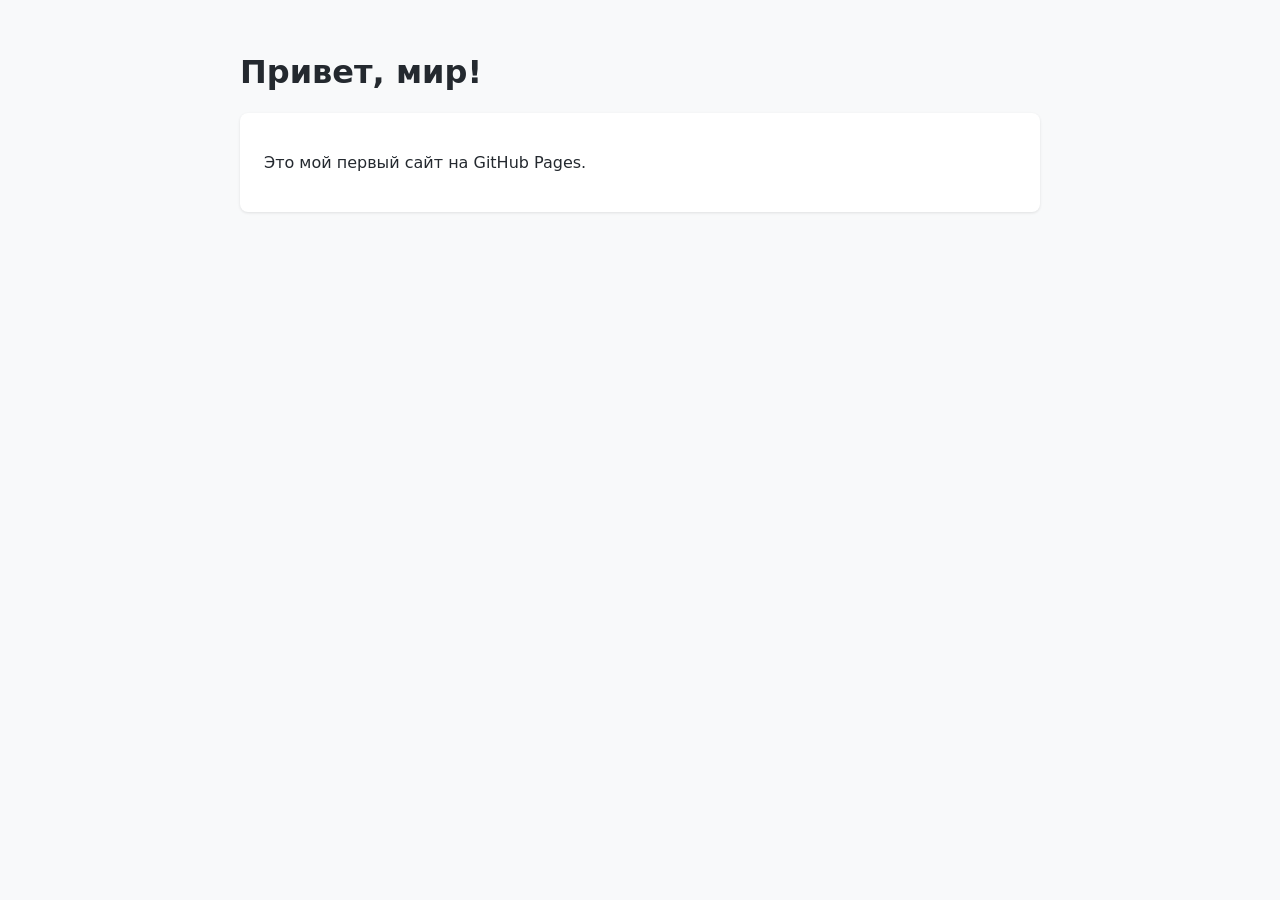
==== index.html @ ec7b02e5 "Create index.html" ====
<!doctype html>
<html lang='ru'>
<head>
  <meta charset='utf-8'>
  <meta name='viewport' content='width=device-width, initial-scale=1'>
  <title>Мой первый сайт</title>
  <style>
    body {
      max-width: 800px;
      margin: 0 auto;
      padding: 2rem;
      font-family: system-ui, sans-serif;
      background: #f8f9fa;
      color: #24292f;
    }
    .card {
      padding: 1.5rem;
      border-radius: 8px;
      background: white;
      box-shadow: 0 1px 3px rgba(0, 0, 0, 0.1);
    }
  </style>
</head>
<body>
  <h1>Привет, мир!</h1>
  <div class='card'>
    <p>Это мой первый сайт на GitHub Pages.</p>
  </div>
</body>
</html>
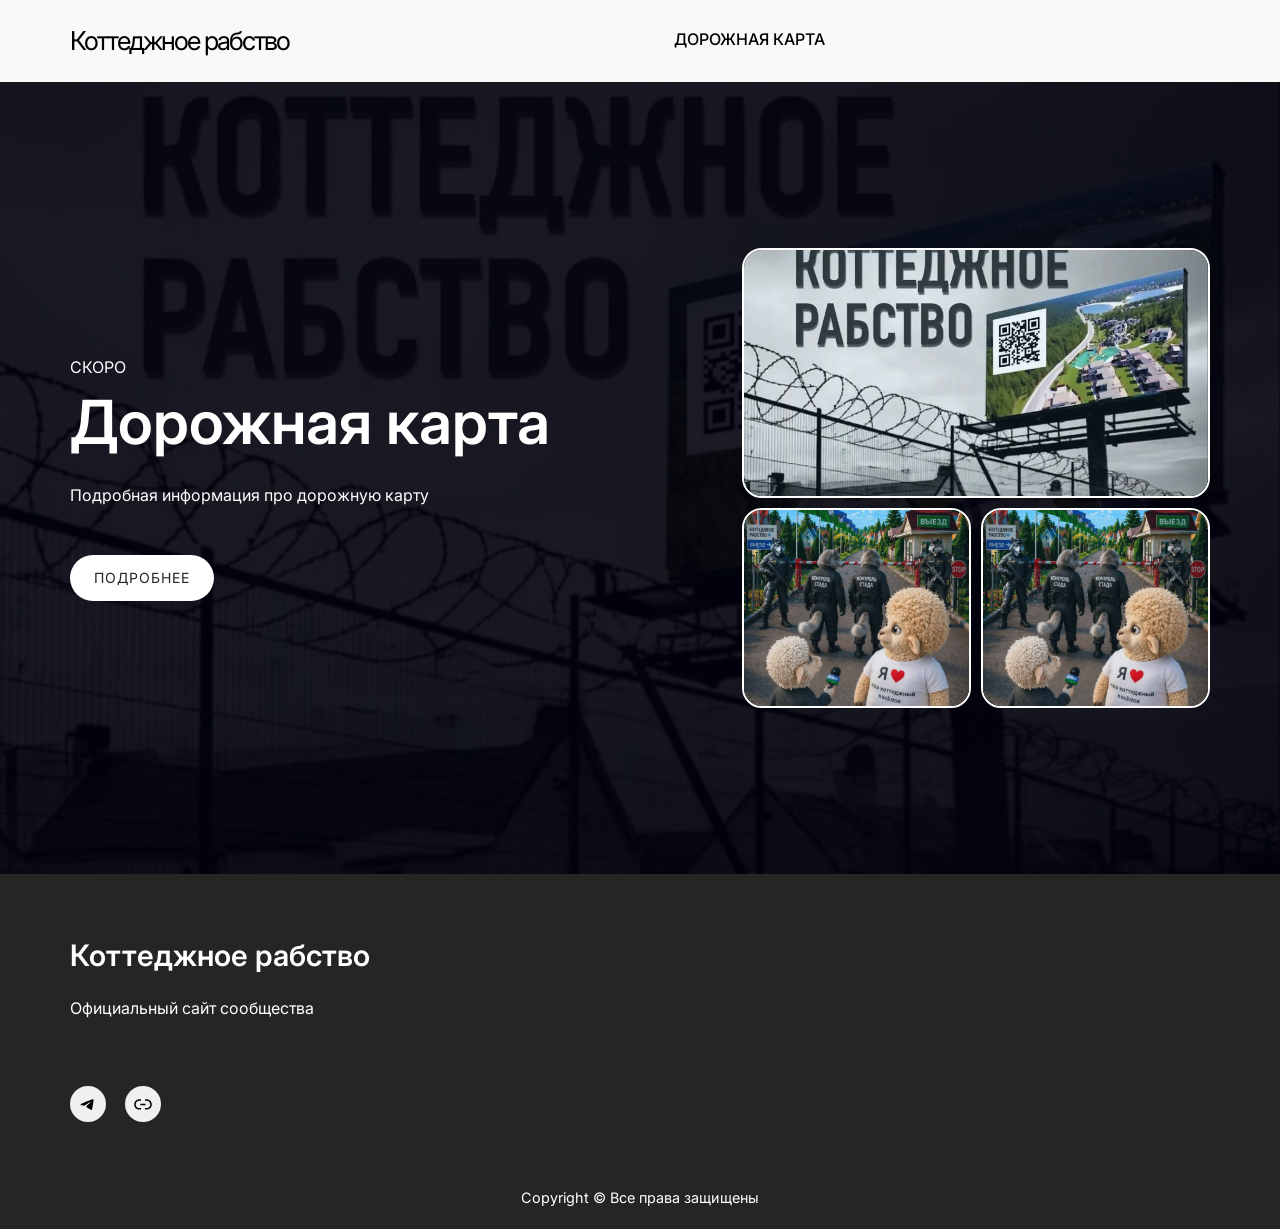
==== commit 784b9b1e: "1 1" ====
--- a/index.html
+++ b/index.html
@@ -1,30 +1,259 @@
-<!doctype html>
-<html lang='ru'>
-<head>
-  <meta charset='utf-8'>
-  <meta name='viewport' content='width=device-width, initial-scale=1'>
-  <title>Мой первый сайт</title>
-  <style>
-    body {
-      max-width: 800px;
-      margin: 0 auto;
-      padding: 2rem;
-      font-family: system-ui, sans-serif;
-      background: #f8f9fa;
-      color: #24292f;
-    }
-    .card {
-      padding: 1.5rem;
-      border-radius: 8px;
-      background: white;
-      box-shadow: 0 1px 3px rgba(0, 0, 0, 0.1);
-    }
-  </style>
+<!DOCTYPE html>
+<html lang="ru-RU">
+<head><meta charset="UTF-8">
+	
+	<meta name="viewport" content="width=device-width, initial-scale=1">
+<meta name="robots" content="max-image-preview:large">
+<title>Коттеджное рабство</title>
+
+
+<style id="wp-img-auto-sizes-contain-inline-css">
+img:is([sizes=auto i],[sizes^="auto," i]){contain-intrinsic-size:3000px 1500px}
+/*# sourceURL=wp-img-auto-sizes-contain-inline-css */
+</style>
+<style id="wp-block-site-title-inline-css">
+.wp-block-site-title{box-sizing:border-box}.wp-block-site-title :where(a){color:inherit;font-family:inherit;font-size:inherit;font-style:inherit;font-weight:inherit;letter-spacing:inherit;line-height:inherit;text-decoration:inherit}
+/*# sourceURL=/wp-includes/blocks/site-title/style.min.css */
+</style>
+<style id="wp-block-page-list-inline-css">
+.wp-block-navigation .wp-block-page-list{align-items:var(--navigation-layout-align,initial);background-color:inherit;display:flex;flex-direction:var(--navigation-layout-direction,initial);flex-wrap:var(--navigation-layout-wrap,wrap);justify-content:var(--navigation-layout-justify,initial)}.wp-block-navigation .wp-block-navigation-item{background-color:inherit}.wp-block-page-list{box-sizing:border-box}
+/*# sourceURL=/wp-includes/blocks/page-list/style.min.css */
+</style>
+<link rel="stylesheet" id="wp-block-navigation-css" href="/wp-includes/blocks/navigation/style.min.css?ver=7.1.3" media="all">
+<style id="wp-block-buttons-inline-css">
+.wp-block-buttons{box-sizing:border-box}.wp-block-buttons.is-vertical{flex-direction:column}.wp-block-buttons.is-vertical>.wp-block-button:last-child{margin-bottom:0}.wp-block-buttons>.wp-block-button{display:inline-block;margin:0}.wp-block-buttons.is-content-justification-left{justify-content:flex-start}.wp-block-buttons.is-content-justification-left.is-vertical{align-items:flex-start}.wp-block-buttons.is-content-justification-center{justify-content:center}.wp-block-buttons.is-content-justification-center.is-vertical{align-items:center}.wp-block-buttons.is-content-justification-right{justify-content:flex-end}.wp-block-buttons.is-content-justification-right.is-vertical{align-items:flex-end}.wp-block-buttons.is-content-justification-space-between{justify-content:space-between}.wp-block-buttons.aligncenter{text-align:center}.wp-block-buttons:not(.is-content-justification-space-between,.is-content-justification-right,.is-content-justification-left,.is-content-justification-center) .wp-block-button.aligncenter{margin-left:auto;margin-right:auto;width:100%}.wp-block-buttons[style*=text-decoration] .wp-block-button,.wp-block-buttons[style*=text-decoration] .wp-block-button__link{text-decoration:inherit}.wp-block-buttons.has-custom-font-size .wp-block-button__link{font-size:inherit}.wp-block-buttons .wp-block-button__link{width:100%}.wp-block-button.aligncenter{text-align:center}
+/*# sourceURL=/wp-includes/blocks/buttons/style.min.css */
+</style>
+<style id="wp-block-group-inline-css">
+.wp-block-group{box-sizing:border-box}:where(.wp-block-group.wp-block-group-is-layout-constrained){position:relative}
+/*# sourceURL=/wp-includes/blocks/group/style.min.css */
+</style>
+<style id="wp-block-paragraph-inline-css">
+.is-small-text{font-size:.875em}.is-regular-text{font-size:1em}.is-large-text{font-size:2.25em}.is-larger-text{font-size:3em}.has-drop-cap:not(:focus):first-letter{float:left;font-size:8.4em;font-style:normal;font-weight:100;line-height:.68;margin:.05em .1em 0 0;text-transform:uppercase}body.rtl .has-drop-cap:not(:focus):first-letter{float:none;margin-left:.1em}p.has-drop-cap.has-background{overflow:hidden}:root :where(p.has-background){padding:1.25em 2.375em}:where(p.has-text-color:not(.has-link-color)) a{color:inherit}p.has-text-align-left[style*="writing-mode:vertical-lr"],p.has-text-align-right[style*="writing-mode:vertical-rl"]{rotate:180deg}
+/*# sourceURL=/wp-includes/blocks/paragraph/style.min.css */
+</style>
+<style id="wp-block-heading-inline-css">
+h1:where(.wp-block-heading).has-background,h2:where(.wp-block-heading).has-background,h3:where(.wp-block-heading).has-background,h4:where(.wp-block-heading).has-background,h5:where(.wp-block-heading).has-background,h6:where(.wp-block-heading).has-background{padding:1.25em 2.375em}h1.has-text-align-left[style*=writing-mode]:where([style*=vertical-lr]),h1.has-text-align-right[style*=writing-mode]:where([style*=vertical-rl]),h2.has-text-align-left[style*=writing-mode]:where([style*=vertical-lr]),h2.has-text-align-right[style*=writing-mode]:where([style*=vertical-rl]),h3.has-text-align-left[style*=writing-mode]:where([style*=vertical-lr]),h3.has-text-align-right[style*=writing-mode]:where([style*=vertical-rl]),h4.has-text-align-left[style*=writing-mode]:where([style*=vertical-lr]),h4.has-text-align-right[style*=writing-mode]:where([style*=vertical-rl]),h5.has-text-align-left[style*=writing-mode]:where([style*=vertical-lr]),h5.has-text-align-right[style*=writing-mode]:where([style*=vertical-rl]),h6.has-text-align-left[style*=writing-mode]:where([style*=vertical-lr]),h6.has-text-align-right[style*=writing-mode]:where([style*=vertical-rl]){rotate:180deg}
+/*# sourceURL=/wp-includes/blocks/heading/style.min.css */
+</style>
+<style id="wp-block-button-inline-css">
+.wp-block-button__link{align-content:center;box-sizing:border-box;cursor:pointer;display:inline-block;height:100%;text-align:center;word-break:break-word}.wp-block-button__link.aligncenter{text-align:center}.wp-block-button__link.alignright{text-align:right}:where(.wp-block-button__link){border-radius:9999px;box-shadow:none;padding:calc(.667em + 2px) calc(1.333em + 2px);text-decoration:none}.wp-block-button[style*=text-decoration] .wp-block-button__link{text-decoration:inherit}.wp-block-buttons>.wp-block-button.has-custom-width{max-width:none}.wp-block-buttons>.wp-block-button.has-custom-width .wp-block-button__link{width:100%}.wp-block-buttons>.wp-block-button.has-custom-font-size .wp-block-button__link{font-size:inherit}.wp-block-buttons>.wp-block-button[class*=wp-block-button__width]{width:calc(var(--wp--block-button--width)*1% - var(--wp--style--block-gap, .5em)*(1 - var(--wp--block-button--width)/100))}.wp-block-buttons>.wp-block-button.wp-block-button__width-25{width:calc(25% - var(--wp--style--block-gap, .5em)*.75)}.wp-block-buttons>.wp-block-button.wp-block-button__width-50{width:calc(50% - var(--wp--style--block-gap, .5em)*.5)}.wp-block-buttons>.wp-block-button.wp-block-button__width-75{width:calc(75% - var(--wp--style--block-gap, .5em)*.25)}.wp-block-buttons>.wp-block-button.wp-block-button__width-100{flex-basis:100%;width:100%}.wp-block-buttons.is-vertical>.wp-block-button[class*=wp-block-button__width]{width:calc(var(--wp--block-button--width)*1%)}.wp-block-buttons.is-vertical>.wp-block-button.wp-block-button__width-25{width:25%}.wp-block-buttons.is-vertical>.wp-block-button.wp-block-button__width-50{width:50%}.wp-block-buttons.is-vertical>.wp-block-button.wp-block-button__width-75{width:75%}.wp-block-button.is-style-squared,.wp-block-button__link.wp-block-button.is-style-squared{border-radius:0}.wp-block-button.no-border-radius,.wp-block-button__link.no-border-radius{border-radius:0!important}:root :where(.wp-block-button .wp-block-button__link.is-style-outline),:root :where(.wp-block-button.is-style-outline>.wp-block-button__link){border:2px solid;padding:.667em 1.333em}:root :where(.wp-block-button .wp-block-button__link.is-style-outline:not(.has-text-color)),:root :where(.wp-block-button.is-style-outline>.wp-block-button__link:not(.has-text-color)){color:currentColor}:root :where(.wp-block-button .wp-block-button__link.is-style-outline:not(.has-background)),:root :where(.wp-block-button.is-style-outline>.wp-block-button__link:not(.has-background)){background-color:transparent;background-image:none}
+/*# sourceURL=/wp-includes/blocks/button/style.min.css */
+</style>
+<link rel="stylesheet" id="wp-block-cover-css" href="/wp-includes/blocks/cover/style.min.css?ver=7.1.3" media="all">
+<style id="wp-block-columns-inline-css">
+.wp-block-columns{box-sizing:border-box;display:flex;flex-wrap:wrap!important}@media (min-width:782px){.wp-block-columns{flex-wrap:nowrap!important}}.wp-block-columns{align-items:normal!important}.wp-block-columns.are-vertically-aligned-top{align-items:flex-start}.wp-block-columns.are-vertically-aligned-center{align-items:center}.wp-block-columns.are-vertically-aligned-bottom{align-items:flex-end}@media (max-width:781px){.wp-block-columns:not(.is-not-stacked-on-mobile)>.wp-block-column{flex-basis:100%!important}}@media (min-width:782px){.wp-block-columns:not(.is-not-stacked-on-mobile)>.wp-block-column{flex-basis:0;flex-grow:1}.wp-block-columns:not(.is-not-stacked-on-mobile)>.wp-block-column[style*=flex-basis]{flex-grow:0}}.wp-block-columns.is-not-stacked-on-mobile{flex-wrap:nowrap!important}.wp-block-columns.is-not-stacked-on-mobile>.wp-block-column{flex-basis:0;flex-grow:1}.wp-block-columns.is-not-stacked-on-mobile>.wp-block-column[style*=flex-basis]{flex-grow:0}:where(.wp-block-columns){margin-bottom:1.75em}:where(.wp-block-columns.has-background){padding:1.25em 2.375em}.wp-block-column{flex-grow:1;min-width:0;overflow-wrap:break-word;word-break:break-word}.wp-block-column.is-vertically-aligned-top{align-self:flex-start}.wp-block-column.is-vertically-aligned-center{align-self:center}.wp-block-column.is-vertically-aligned-bottom{align-self:flex-end}.wp-block-column.is-vertically-aligned-stretch{align-self:stretch}.wp-block-column.is-vertically-aligned-bottom,.wp-block-column.is-vertically-aligned-center,.wp-block-column.is-vertically-aligned-top{width:100%}
+/*# sourceURL=/wp-includes/blocks/columns/style.min.css */
+</style>
+<style id="wp-block-social-links-inline-css">
+.wp-block-social-links{background:none;box-sizing:border-box;margin-left:0;padding-left:0;padding-right:0;text-indent:0}.wp-block-social-links .wp-social-link a,.wp-block-social-links .wp-social-link a:hover{border-bottom:0;box-shadow:none;text-decoration:none}.wp-block-social-links .wp-social-link svg{height:1em;width:1em}.wp-block-social-links .wp-social-link span:not(.screen-reader-text){font-size:.65em;margin-left:.5em;margin-right:.5em}.wp-block-social-links.has-small-icon-size{font-size:16px}.wp-block-social-links,.wp-block-social-links.has-normal-icon-size{font-size:24px}.wp-block-social-links.has-large-icon-size{font-size:36px}.wp-block-social-links.has-huge-icon-size{font-size:48px}.wp-block-social-links.aligncenter{display:flex;justify-content:center}.wp-block-social-links.alignright{justify-content:flex-end}.wp-block-social-link{border-radius:9999px;display:block}@media not (prefers-reduced-motion){.wp-block-social-link{transition:transform .1s ease}}.wp-block-social-link{height:auto}.wp-block-social-link a{align-items:center;display:flex;line-height:0}.wp-block-social-link:hover{transform:scale(1.1)}.wp-block-social-links .wp-block-social-link.wp-social-link{display:inline-block;margin:0;padding:0}.wp-block-social-links .wp-block-social-link.wp-social-link .wp-block-social-link-anchor,.wp-block-social-links .wp-block-social-link.wp-social-link .wp-block-social-link-anchor svg,.wp-block-social-links .wp-block-social-link.wp-social-link .wp-block-social-link-anchor:active,.wp-block-social-links .wp-block-social-link.wp-social-link .wp-block-social-link-anchor:hover,.wp-block-social-links .wp-block-social-link.wp-social-link .wp-block-social-link-anchor:visited{fill:currentColor;color:currentColor}:where(.wp-block-social-links:not(.is-style-logos-only)) .wp-social-link{background-color:#f0f0f0;color:#444}:where(.wp-block-social-links:not(.is-style-logos-only)) .wp-social-link-amazon{background-color:#f90;color:#fff}:where(.wp-block-social-links:not(.is-style-logos-only)) .wp-social-link-bandcamp{background-color:#1ea0c3;color:#fff}:where(.wp-block-social-links:not(.is-style-logos-only)) .wp-social-link-behance{background-color:#0757fe;color:#fff}:where(.wp-block-social-links:not(.is-style-logos-only)) .wp-social-link-bluesky{background-color:#0a7aff;color:#fff}:where(.wp-block-social-links:not(.is-style-logos-only)) .wp-social-link-codepen{background-color:#1e1f26;color:#fff}:where(.wp-block-social-links:not(.is-style-logos-only)) .wp-social-link-deviantart{background-color:#02e49b;color:#fff}:where(.wp-block-social-links:not(.is-style-logos-only)) .wp-social-link-discord{background-color:#5865f2;color:#fff}:where(.wp-block-social-links:not(.is-style-logos-only)) .wp-social-link-dribbble{background-color:#e94c89;color:#fff}:where(.wp-block-social-links:not(.is-style-logos-only)) .wp-social-link-dropbox{background-color:#4280ff;color:#fff}:where(.wp-block-social-links:not(.is-style-logos-only)) .wp-social-link-etsy{background-color:#f45800;color:#fff}:where(.wp-block-social-links:not(.is-style-logos-only)) .wp-social-link-facebook{background-color:#0866ff;color:#fff}:where(.wp-block-social-links:not(.is-style-logos-only)) .wp-social-link-fivehundredpx{background-color:#000;color:#fff}:where(.wp-block-social-links:not(.is-style-logos-only)) .wp-social-link-flickr{background-color:#0461dd;color:#fff}:where(.wp-block-social-links:not(.is-style-logos-only)) .wp-social-link-foursquare{background-color:#e65678;color:#fff}:where(.wp-block-social-links:not(.is-style-logos-only)) .wp-social-link-github{background-color:#24292d;color:#fff}:where(.wp-block-social-links:not(.is-style-logos-only)) .wp-social-link-goodreads{background-color:#eceadd;color:#382110}:where(.wp-block-social-links:not(.is-style-logos-only)) .wp-social-link-google{background-color:#ea4434;color:#fff}:where(.wp-block-social-links:not(.is-style-logos-only)) .wp-social-link-gravatar{background-color:#1d4fc4;color:#fff}:where(.wp-block-social-links:not(.is-style-logos-only)) .wp-social-link-instagram{background-color:#f00075;color:#fff}:where(.wp-block-social-links:not(.is-style-logos-only)) .wp-social-link-lastfm{background-color:#e21b24;color:#fff}:where(.wp-block-social-links:not(.is-style-logos-only)) .wp-social-link-linkedin{background-color:#0d66c2;color:#fff}:where(.wp-block-social-links:not(.is-style-logos-only)) .wp-social-link-mastodon{background-color:#3288d4;color:#fff}:where(.wp-block-social-links:not(.is-style-logos-only)) .wp-social-link-medium{background-color:#000;color:#fff}:where(.wp-block-social-links:not(.is-style-logos-only)) .wp-social-link-meetup{background-color:#f6405f;color:#fff}:where(.wp-block-social-links:not(.is-style-logos-only)) .wp-social-link-patreon{background-color:#000;color:#fff}:where(.wp-block-social-links:not(.is-style-logos-only)) .wp-social-link-pinterest{background-color:#e60122;color:#fff}:where(.wp-block-social-links:not(.is-style-logos-only)) .wp-social-link-pocket{background-color:#ef4155;color:#fff}:where(.wp-block-social-links:not(.is-style-logos-only)) .wp-social-link-reddit{background-color:#ff4500;color:#fff}:where(.wp-block-social-links:not(.is-style-logos-only)) .wp-social-link-skype{background-color:#0478d7;color:#fff}:where(.wp-block-social-links:not(.is-style-logos-only)) .wp-social-link-snapchat{stroke:#000;background-color:#fefc00;color:#fff}:where(.wp-block-social-links:not(.is-style-logos-only)) .wp-social-link-soundcloud{background-color:#ff5600;color:#fff}:where(.wp-block-social-links:not(.is-style-logos-only)) .wp-social-link-spotify{background-color:#1bd760;color:#fff}:where(.wp-block-social-links:not(.is-style-logos-only)) .wp-social-link-telegram{background-color:#2aabee;color:#fff}:where(.wp-block-social-links:not(.is-style-logos-only)) .wp-social-link-threads{background-color:#000;color:#fff}:where(.wp-block-social-links:not(.is-style-logos-only)) .wp-social-link-tiktok{background-color:#000;color:#fff}:where(.wp-block-social-links:not(.is-style-logos-only)) .wp-social-link-tumblr{background-color:#011835;color:#fff}:where(.wp-block-social-links:not(.is-style-logos-only)) .wp-social-link-twitch{background-color:#6440a4;color:#fff}:where(.wp-block-social-links:not(.is-style-logos-only)) .wp-social-link-twitter{background-color:#1da1f2;color:#fff}:where(.wp-block-social-links:not(.is-style-logos-only)) .wp-social-link-vimeo{background-color:#1eb7ea;color:#fff}:where(.wp-block-social-links:not(.is-style-logos-only)) .wp-social-link-vk{background-color:#4680c2;color:#fff}:where(.wp-block-social-links:not(.is-style-logos-only)) .wp-social-link-wordpress{background-color:#3499cd;color:#fff}:where(.wp-block-social-links:not(.is-style-logos-only)) .wp-social-link-whatsapp{background-color:#25d366;color:#fff}:where(.wp-block-social-links:not(.is-style-logos-only)) .wp-social-link-x{background-color:#000;color:#fff}:where(.wp-block-social-links:not(.is-style-logos-only)) .wp-social-link-yelp{background-color:#d32422;color:#fff}:where(.wp-block-social-links:not(.is-style-logos-only)) .wp-social-link-youtube{background-color:red;color:#fff}:where(.wp-block-social-links.is-style-logos-only) .wp-social-link{background:none}:where(.wp-block-social-links.is-style-logos-only) .wp-social-link svg{height:1.25em;width:1.25em}:where(.wp-block-social-links.is-style-logos-only) .wp-social-link-amazon{color:#f90}:where(.wp-block-social-links.is-style-logos-only) .wp-social-link-bandcamp{color:#1ea0c3}:where(.wp-block-social-links.is-style-logos-only) .wp-social-link-behance{color:#0757fe}:where(.wp-block-social-links.is-style-logos-only) .wp-social-link-bluesky{color:#0a7aff}:where(.wp-block-social-links.is-style-logos-only) .wp-social-link-codepen{color:#1e1f26}:where(.wp-block-social-links.is-style-logos-only) .wp-social-link-deviantart{color:#02e49b}:where(.wp-block-social-links.is-style-logos-only) .wp-social-link-discord{color:#5865f2}:where(.wp-block-social-links.is-style-logos-only) .wp-social-link-dribbble{color:#e94c89}:where(.wp-block-social-links.is-style-logos-only) .wp-social-link-dropbox{color:#4280ff}:where(.wp-block-social-links.is-style-logos-only) .wp-social-link-etsy{color:#f45800}:where(.wp-block-social-links.is-style-logos-only) .wp-social-link-facebook{color:#0866ff}:where(.wp-block-social-links.is-style-logos-only) .wp-social-link-fivehundredpx{color:#000}:where(.wp-block-social-links.is-style-logos-only) .wp-social-link-flickr{color:#0461dd}:where(.wp-block-social-links.is-style-logos-only) .wp-social-link-foursquare{color:#e65678}:where(.wp-block-social-links.is-style-logos-only) .wp-social-link-github{color:#24292d}:where(.wp-block-social-links.is-style-logos-only) .wp-social-link-goodreads{color:#382110}:where(.wp-block-social-links.is-style-logos-only) .wp-social-link-google{color:#ea4434}:where(.wp-block-social-links.is-style-logos-only) .wp-social-link-gravatar{color:#1d4fc4}:where(.wp-block-social-links.is-style-logos-only) .wp-social-link-instagram{color:#f00075}:where(.wp-block-social-links.is-style-logos-only) .wp-social-link-lastfm{color:#e21b24}:where(.wp-block-social-links.is-style-logos-only) .wp-social-link-linkedin{color:#0d66c2}:where(.wp-block-social-links.is-style-logos-only) .wp-social-link-mastodon{color:#3288d4}:where(.wp-block-social-links.is-style-logos-only) .wp-social-link-medium{color:#000}:where(.wp-block-social-links.is-style-logos-only) .wp-social-link-meetup{color:#f6405f}:where(.wp-block-social-links.is-style-logos-only) .wp-social-link-patreon{color:#000}:where(.wp-block-social-links.is-style-logos-only) .wp-social-link-pinterest{color:#e60122}:where(.wp-block-social-links.is-style-logos-only) .wp-social-link-pocket{color:#ef4155}:where(.wp-block-social-links.is-style-logos-only) .wp-social-link-reddit{color:#ff4500}:where(.wp-block-social-links.is-style-logos-only) .wp-social-link-skype{color:#0478d7}:where(.wp-block-social-links.is-style-logos-only) .wp-social-link-snapchat{stroke:#000;color:#fff}:where(.wp-block-social-links.is-style-logos-only) .wp-social-link-soundcloud{color:#ff5600}:where(.wp-block-social-links.is-style-logos-only) .wp-social-link-spotify{color:#1bd760}:where(.wp-block-social-links.is-style-logos-only) .wp-social-link-telegram{color:#2aabee}:where(.wp-block-social-links.is-style-logos-only) .wp-social-link-threads{color:#000}:where(.wp-block-social-links.is-style-logos-only) .wp-social-link-tiktok{color:#000}:where(.wp-block-social-links.is-style-logos-only) .wp-social-link-tumblr{color:#011835}:where(.wp-block-social-links.is-style-logos-only) .wp-social-link-twitch{color:#6440a4}:where(.wp-block-social-links.is-style-logos-only) .wp-social-link-twitter{color:#1da1f2}:where(.wp-block-social-links.is-style-logos-only) .wp-social-link-vimeo{color:#1eb7ea}:where(.wp-block-social-links.is-style-logos-only) .wp-social-link-vk{color:#4680c2}:where(.wp-block-social-links.is-style-logos-only) .wp-social-link-whatsapp{color:#25d366}:where(.wp-block-social-links.is-style-logos-only) .wp-social-link-wordpress{color:#3499cd}:where(.wp-block-social-links.is-style-logos-only) .wp-social-link-x{color:#000}:where(.wp-block-social-links.is-style-logos-only) .wp-social-link-yelp{color:#d32422}:where(.wp-block-social-links.is-style-logos-only) .wp-social-link-youtube{color:red}.wp-block-social-links.is-style-pill-shape .wp-social-link{width:auto}:root :where(.wp-block-social-links .wp-social-link a){padding:.25em}:root :where(.wp-block-social-links.is-style-logos-only .wp-social-link a){padding:0}:root :where(.wp-block-social-links.is-style-pill-shape .wp-social-link a){padding-left:.6666666667em;padding-right:.6666666667em}.wp-block-social-links:not(.has-icon-color):not(.has-icon-background-color) .wp-social-link-snapchat .wp-block-social-link-label{color:#000}
+/*# sourceURL=/wp-includes/blocks/social-links/style.min.css */
+</style>
+<style id="wp-emoji-styles-inline-css">
+
+	img.wp-smiley, img.emoji {
+		display: inline !important;
+		border: none !important;
+		box-shadow: none !important;
+		height: 1em !important;
+		width: 1em !important;
+		margin: 0 0.07em !important;
+		vertical-align: -0.1em !important;
+		background: none !important;
+		padding: 0 !important;
+	}
+/*# sourceURL=wp-emoji-styles-inline-css */
+</style>
+<style id="wp-block-library-inline-css">
+:root{--wp-block-synced-color:#7a00df;--wp-block-synced-color--rgb:122,0,223;--wp-bound-block-color:var(--wp-block-synced-color);--wp-editor-canvas-background:#ddd;--wp-admin-theme-color:#007cba;--wp-admin-theme-color--rgb:0,124,186;--wp-admin-theme-color-darker-10:#006ba1;--wp-admin-theme-color-darker-10--rgb:0,107,160.5;--wp-admin-theme-color-darker-20:#005a87;--wp-admin-theme-color-darker-20--rgb:0,90,135;--wp-admin-border-width-focus:2px}@media (min-resolution:192dpi){:root{--wp-admin-border-width-focus:1.5px}}.wp-element-button{cursor:pointer}:root .has-very-light-gray-background-color{background-color:#eee}:root .has-very-dark-gray-background-color{background-color:#313131}:root .has-very-light-gray-color{color:#eee}:root .has-very-dark-gray-color{color:#313131}:root .has-vivid-green-cyan-to-vivid-cyan-blue-gradient-background{background:linear-gradient(135deg,#00d084,#0693e3)}:root .has-purple-crush-gradient-background{background:linear-gradient(135deg,#34e2e4,#4721fb 50%,#ab1dfe)}:root .has-hazy-dawn-gradient-background{background:linear-gradient(135deg,#faaca8,#dad0ec)}:root .has-subdued-olive-gradient-background{background:linear-gradient(135deg,#fafae1,#67a671)}:root .has-atomic-cream-gradient-background{background:linear-gradient(135deg,#fdd79a,#004a59)}:root .has-nightshade-gradient-background{background:linear-gradient(135deg,#330968,#31cdcf)}:root .has-midnight-gradient-background{background:linear-gradient(135deg,#020381,#2874fc)}:root{--wp--preset--font-size--normal:16px;--wp--preset--font-size--huge:42px}.has-regular-font-size{font-size:1em}.has-larger-font-size{font-size:2.625em}.has-normal-font-size{font-size:var(--wp--preset--font-size--normal)}.has-huge-font-size{font-size:var(--wp--preset--font-size--huge)}:root .has-text-align-center{text-align:center}:root .has-text-align-left{text-align:left}:root .has-text-align-right{text-align:right}.has-fit-text{white-space:nowrap!important}#end-resizable-editor-section{display:none}.aligncenter{clear:both}.items-justified-left{justify-content:flex-start}.items-justified-center{justify-content:center}.items-justified-right{justify-content:flex-end}.items-justified-space-between{justify-content:space-between}.screen-reader-text{word-wrap:normal!important;border:0;clip-path:inset(50%);height:1px;margin:-1px;overflow:hidden;padding:0;position:absolute;width:1px;word-break:normal!important}.screen-reader-text:focus{background-color:#ddd;clip-path:none;color:#444;display:block;font-size:1em;height:auto;left:5px;line-height:normal;padding:15px 23px 14px;text-decoration:none;top:5px;width:auto;z-index:100000}html :where(.has-border-color){border-style:solid}html :where([style^=border-color],[style*=";border-color"],[style*="; border-color"]){border-style:solid}html :where([style^=border-top-color],[style*=";border-top-color"],[style*="; border-top-color"]){border-top-style:solid}html :where([style^=border-right-color],[style*=";border-right-color"],[style*="; border-right-color"]){border-right-style:solid}html :where([style^=border-bottom-color],[style*=";border-bottom-color"],[style*="; border-bottom-color"]){border-bottom-style:solid}html :where([style^=border-left-color],[style*=";border-left-color"],[style*="; border-left-color"]){border-left-style:solid}html :where([style^=border-width],[style*=";border-width"],[style*="; border-width"]){border-style:solid}html :where([style^=border-top-width],[style*=";border-top-width"],[style*="; border-top-width"]){border-top-style:solid}html :where([style^=border-right-width],[style*=";border-right-width"],[style*="; border-right-width"]){border-right-style:solid}html :where([style^=border-bottom-width],[style*=";border-bottom-width"],[style*="; border-bottom-width"]){border-bottom-style:solid}html :where([style^=border-left-width],[style*=";border-left-width"],[style*="; border-left-width"]){border-left-style:solid}html :where(img[class*=wp-image-]){height:auto;max-width:100%}:where(figure){margin:0 0 1em}html :where(.is-position-sticky){--wp-admin--admin-bar--position-offset:var(--wp-admin--admin-bar--height,0px)}@media screen and (max-width:600px){html :where(.is-position-sticky){--wp-admin--admin-bar--position-offset:0px}}
+/*# sourceURL=/wp-includes/css/dist/block-library/common.min.css */
+</style>
+<link rel="stylesheet" id="grove-app-business-style-css" href="/wp-content/themes/grove-app-business/style.css?ver=1.1" media="all">
+<link rel="stylesheet" id="grove-app-style-css" href="/wp-content/themes/grove-app/style.css?ver=1.1" media="all">
+<link rel="stylesheet" id="fontawesome-css" href="/wp-content/themes/grove-app/assets/font-awesome/css/all.css?ver=5.15.3" media="all">
+<link rel="stylesheet" id="animatecss-css" href="/wp-content/themes/grove-app/assets/css/animate.css?ver=7.1.3" media="all">
+<style id="global-styles-inline-css">
+:root{--wp--preset--aspect-ratio--square: 1;--wp--preset--aspect-ratio--4-3: 4/3;--wp--preset--aspect-ratio--3-4: 3/4;--wp--preset--aspect-ratio--3-2: 3/2;--wp--preset--aspect-ratio--2-3: 2/3;--wp--preset--aspect-ratio--16-9: 16/9;--wp--preset--aspect-ratio--9-16: 9/16;--wp--preset--color--black: #000;--wp--preset--color--cyan-bluish-gray: #abb8c3;--wp--preset--color--white: #fff;--wp--preset--color--pale-pink: #f78da7;--wp--preset--color--vivid-red: #cf2e2e;--wp--preset--color--luminous-vivid-orange: #ff6900;--wp--preset--color--luminous-vivid-amber: #fcb900;--wp--preset--color--light-green-cyan: #7bdcb5;--wp--preset--color--vivid-green-cyan: #00d084;--wp--preset--color--pale-cyan-blue: #8ed1fc;--wp--preset--color--vivid-cyan-blue: #0693e3;--wp--preset--color--vivid-purple: #9b51e0;--wp--preset--color--primary: #272524;--wp--preset--color--secondary: #459FDA;--wp--preset--color--tertiary: #091632;--wp--preset--color--secondary-bg: #F6F6F7;--wp--preset--color--base: #0C0C0C;--wp--preset--color--contrast: #F4F4F4;--wp--preset--color--button-hover-color: #353535;--wp--preset--gradient--vivid-cyan-blue-to-vivid-purple: linear-gradient(135deg,rgb(6,147,227) 0%,rgb(155,81,224) 100%);--wp--preset--gradient--light-green-cyan-to-vivid-green-cyan: linear-gradient(135deg,rgb(122,220,180) 0%,rgb(0,208,130) 100%);--wp--preset--gradient--luminous-vivid-amber-to-luminous-vivid-orange: linear-gradient(135deg,rgb(252,185,0) 0%,rgb(255,105,0) 100%);--wp--preset--gradient--luminous-vivid-orange-to-vivid-red: linear-gradient(135deg,rgb(255,105,0) 0%,rgb(207,46,46) 100%);--wp--preset--gradient--very-light-gray-to-cyan-bluish-gray: linear-gradient(135deg,rgb(238,238,238) 0%,rgb(169,184,195) 100%);--wp--preset--gradient--cool-to-warm-spectrum: linear-gradient(135deg,rgb(74,234,220) 0%,rgb(151,120,209) 20%,rgb(207,42,186) 40%,rgb(238,44,130) 60%,rgb(251,105,98) 80%,rgb(254,248,76) 100%);--wp--preset--gradient--blush-light-purple: linear-gradient(135deg,rgb(255,206,236) 0%,rgb(152,150,240) 100%);--wp--preset--gradient--blush-bordeaux: linear-gradient(135deg,rgb(254,205,165) 0%,rgb(254,45,45) 50%,rgb(107,0,62) 100%);--wp--preset--gradient--luminous-dusk: linear-gradient(135deg,rgb(255,203,112) 0%,rgb(199,81,192) 50%,rgb(65,88,208) 100%);--wp--preset--gradient--pale-ocean: linear-gradient(135deg,rgb(255,245,203) 0%,rgb(182,227,212) 50%,rgb(51,167,181) 100%);--wp--preset--gradient--electric-grass: linear-gradient(135deg,rgb(202,248,128) 0%,rgb(113,206,126) 100%);--wp--preset--gradient--midnight: linear-gradient(135deg,rgb(2,3,129) 0%,rgb(40,116,252) 100%);--wp--preset--gradient--gradient-1: linear-gradient(to bottom, #cfcabe 0%, #F9F9F9 100%);--wp--preset--font-size--small: clamp(0.6rem, 0.6rem + ((1vw - 0.2rem) * 0.585), 0.9rem);--wp--preset--font-size--medium: 1.05rem;--wp--preset--font-size--large: clamp(1.39rem, 1.39rem + ((1vw - 0.2rem) * 0.898), 1.85rem);--wp--preset--font-size--x-large: clamp(1.563rem, 1.563rem + ((1vw - 0.2rem) * 2.072), 2.625rem);--wp--preset--font-size--sml-medium: clamp(0.8rem, 0.8rem + ((1vw - 0.2rem) * 0.39), 1rem);--wp--preset--font-size--mdm-large: clamp(1.188rem, 1.188rem + ((1vw - 0.2rem) * 0.244), 1.313rem);--wp--preset--font-size--xx-large: clamp(1.8rem, 1.8rem + ((1vw - 0.2rem) * 2.829), 3.25rem);--wp--preset--font-family--body: Inter, serif;--wp--preset--spacing--20: min(1.5rem, 2vw);--wp--preset--spacing--30: min(2.5rem, 3vw);--wp--preset--spacing--40: min(4rem, 5vw);--wp--preset--spacing--50: min(6.5rem, 8vw);--wp--preset--spacing--60: min(10.5rem, 13vw);--wp--preset--spacing--70: 3.38rem;--wp--preset--spacing--80: 5.06rem;--wp--preset--spacing--10: 1rem;--wp--preset--shadow--natural: 6px 6px 9px rgba(0, 0, 0, 0.2);--wp--preset--shadow--deep: 12px 12px 50px rgba(0, 0, 0, 0.4);--wp--preset--shadow--sharp: 6px 6px 0px rgba(0, 0, 0, 0.2);--wp--preset--shadow--outlined: 6px 6px 0px -3px rgb(255, 255, 255), 6px 6px rgb(0, 0, 0);--wp--preset--shadow--crisp: 6px 6px 0px rgb(0, 0, 0);}.wp-block-button{--wp--preset--dimension--25: 25%;--wp--preset--dimension--50: 50%;--wp--preset--dimension--75: 75%;--wp--preset--dimension--100: 100%;}:root { --wp--style--global--content-size: 1140px;--wp--style--global--wide-size: 1140px; }:where(body) { margin: 0; }.wp-site-blocks { padding-top: var(--wp--style--root--padding-top); padding-bottom: var(--wp--style--root--padding-bottom); }.has-global-padding { padding-right: var(--wp--style--root--padding-right); padding-left: var(--wp--style--root--padding-left); }.has-global-padding > .alignfull { margin-right: calc(var(--wp--style--root--padding-right) * -1); margin-left: calc(var(--wp--style--root--padding-left) * -1); }.has-global-padding :where(:not(.alignfull.is-layout-flow) > .has-global-padding:not(.wp-block-block, .alignfull)) { padding-right: 0; padding-left: 0; }.has-global-padding :where(:not(.alignfull.is-layout-flow) > .has-global-padding:not(.wp-block-block, .alignfull)) > .alignfull { margin-left: 0; margin-right: 0; }.wp-site-blocks > .alignleft { float: left; margin-right: 2em; }.wp-site-blocks > .alignright { float: right; margin-left: 2em; }.wp-site-blocks > .aligncenter { justify-content: center; margin-left: auto; margin-right: auto; }:where(.wp-site-blocks) > * { margin-block-start: 1.2rem; margin-block-end: 0; }:where(.wp-site-blocks) > :first-child { margin-block-start: 0; }:where(.wp-site-blocks) > :last-child { margin-block-end: 0; }:root { --wp--style--block-gap: 1.2rem; }:root :where(.is-layout-flow) > :first-child{margin-block-start: 0;}:root :where(.is-layout-flow) > :last-child{margin-block-end: 0;}:root :where(.is-layout-flow) > *{margin-block-start: 1.2rem;margin-block-end: 0;}:root :where(.is-layout-constrained) > :first-child{margin-block-start: 0;}:root :where(.is-layout-constrained) > :last-child{margin-block-end: 0;}:root :where(.is-layout-constrained) > *{margin-block-start: 1.2rem;margin-block-end: 0;}:root :where(.is-layout-flex){gap: 1.2rem;}:root :where(.is-layout-grid){gap: 1.2rem;}.is-layout-flow > .alignleft{float: left;margin-inline-start: 0;margin-inline-end: 2em;}.is-layout-flow > .alignright{float: right;margin-inline-start: 2em;margin-inline-end: 0;}.is-layout-flow > .aligncenter{margin-left: auto !important;margin-right: auto !important;}.is-layout-constrained > .alignleft{float: left;margin-inline-start: 0;margin-inline-end: 2em;}.is-layout-constrained > .alignright{float: right;margin-inline-start: 2em;margin-inline-end: 0;}.is-layout-constrained > .aligncenter{margin-left: auto !important;margin-right: auto !important;}.is-layout-constrained > :where(:not(.alignleft):not(.alignright):not(.alignfull)){max-width: var(--wp--style--global--content-size);margin-left: auto !important;margin-right: auto !important;}.is-layout-constrained > .alignwide{max-width: var(--wp--style--global--wide-size);}body .is-layout-flex{display: flex;}.is-layout-flex{flex-wrap: wrap;align-items: center;}.is-layout-flex > :is(*, div){margin: 0;}body .is-layout-grid{display: grid;}.is-layout-grid > :is(*, div){margin: 0;}body{background-color: var(--wp--preset--color--white);color: var(--wp--preset--color--black);font-family: var(--wp--preset--font-family--body);font-size: var(--wp--preset--font-size--medium);font-style: normal;font-weight: 400;line-height: 1.6;--wp--style--root--padding-top: 0px;--wp--style--root--padding-right: var(--wp--preset--spacing--50);--wp--style--root--padding-bottom: 0px;--wp--style--root--padding-left: var(--wp--preset--spacing--50);}a:where(:not(.wp-element-button)){color: var(--wp--preset--color--black);}:root :where(a:where(:not(.wp-element-button)):hover){text-decoration: none;}h1, h2, h3, h4, h5, h6{color: var(--wp--preset--color--black);font-weight: 600;line-height: 1.2;}h1{font-family: var(--wp--preset--font-family--body);font-size: var(--wp--preset--font-size--xx-large);line-height: 1.15;}h2{font-family: var(--wp--preset--font-family--body);font-size: var(--wp--preset--font-size--x-large);}h3{font-family: var(--wp--preset--font-family--body);font-size: var(--wp--preset--font-size--large);}h4{font-size: var(--wp--preset--font-size--mdm-large);}h5{font-size: var(--wp--preset--font-size--medium);}h6{font-size: var(--wp--preset--font-size--small);}:root :where(.wp-element-button, .wp-block-button__link){background-color: #32373c;border-width: 0;color: #fff;font-family: inherit;font-size: inherit;font-style: inherit;font-weight: inherit;letter-spacing: inherit;line-height: inherit;padding-top: calc(0.667em + 2px);padding-right: calc(1.333em + 2px);padding-bottom: calc(0.667em + 2px);padding-left: calc(1.333em + 2px);text-decoration: none;text-transform: inherit;}:root :where(.wp-element-caption, .wp-block-audio figcaption, .wp-block-embed figcaption, .wp-block-gallery figcaption, .wp-block-image figcaption, .wp-block-table figcaption, .wp-block-video figcaption){color: var(--wp--preset--color--contrast);font-size: 0.8rem;}.has-black-color{color: var(--wp--preset--color--black) !important;}.has-cyan-bluish-gray-color{color: var(--wp--preset--color--cyan-bluish-gray) !important;}.has-white-color{color: var(--wp--preset--color--white) !important;}.has-pale-pink-color{color: var(--wp--preset--color--pale-pink) !important;}.has-vivid-red-color{color: var(--wp--preset--color--vivid-red) !important;}.has-luminous-vivid-orange-color{color: var(--wp--preset--color--luminous-vivid-orange) !important;}.has-luminous-vivid-amber-color{color: var(--wp--preset--color--luminous-vivid-amber) !important;}.has-light-green-cyan-color{color: var(--wp--preset--color--light-green-cyan) !important;}.has-vivid-green-cyan-color{color: var(--wp--preset--color--vivid-green-cyan) !important;}.has-pale-cyan-blue-color{color: var(--wp--preset--color--pale-cyan-blue) !important;}.has-vivid-cyan-blue-color{color: var(--wp--preset--color--vivid-cyan-blue) !important;}.has-vivid-purple-color{color: var(--wp--preset--color--vivid-purple) !important;}.has-primary-color{color: var(--wp--preset--color--primary) !important;}.has-secondary-color{color: var(--wp--preset--color--secondary) !important;}.has-tertiary-color{color: var(--wp--preset--color--tertiary) !important;}.has-secondary-bg-color{color: var(--wp--preset--color--secondary-bg) !important;}.has-base-color{color: var(--wp--preset--color--base) !important;}.has-contrast-color{color: var(--wp--preset--color--contrast) !important;}.has-button-hover-color-color{color: var(--wp--preset--color--button-hover-color) !important;}.has-black-background-color{background-color: var(--wp--preset--color--black) !important;}.has-cyan-bluish-gray-background-color{background-color: var(--wp--preset--color--cyan-bluish-gray) !important;}.has-white-background-color{background-color: var(--wp--preset--color--white) !important;}.has-pale-pink-background-color{background-color: var(--wp--preset--color--pale-pink) !important;}.has-vivid-red-background-color{background-color: var(--wp--preset--color--vivid-red) !important;}.has-luminous-vivid-orange-background-color{background-color: var(--wp--preset--color--luminous-vivid-orange) !important;}.has-luminous-vivid-amber-background-color{background-color: var(--wp--preset--color--luminous-vivid-amber) !important;}.has-light-green-cyan-background-color{background-color: var(--wp--preset--color--light-green-cyan) !important;}.has-vivid-green-cyan-background-color{background-color: var(--wp--preset--color--vivid-green-cyan) !important;}.has-pale-cyan-blue-background-color{background-color: var(--wp--preset--color--pale-cyan-blue) !important;}.has-vivid-cyan-blue-background-color{background-color: var(--wp--preset--color--vivid-cyan-blue) !important;}.has-vivid-purple-background-color{background-color: var(--wp--preset--color--vivid-purple) !important;}.has-primary-background-color{background-color: var(--wp--preset--color--primary) !important;}.has-secondary-background-color{background-color: var(--wp--preset--color--secondary) !important;}.has-tertiary-background-color{background-color: var(--wp--preset--color--tertiary) !important;}.has-secondary-bg-background-color{background-color: var(--wp--preset--color--secondary-bg) !important;}.has-base-background-color{background-color: var(--wp--preset--color--base) !important;}.has-contrast-background-color{background-color: var(--wp--preset--color--contrast) !important;}.has-button-hover-color-background-color{background-color: var(--wp--preset--color--button-hover-color) !important;}.has-black-border-color{border-color: var(--wp--preset--color--black) !important;}.has-cyan-bluish-gray-border-color{border-color: var(--wp--preset--color--cyan-bluish-gray) !important;}.has-white-border-color{border-color: var(--wp--preset--color--white) !important;}.has-pale-pink-border-color{border-color: var(--wp--preset--color--pale-pink) !important;}.has-vivid-red-border-color{border-color: var(--wp--preset--color--vivid-red) !important;}.has-luminous-vivid-orange-border-color{border-color: var(--wp--preset--color--luminous-vivid-orange) !important;}.has-luminous-vivid-amber-border-color{border-color: var(--wp--preset--color--luminous-vivid-amber) !important;}.has-light-green-cyan-border-color{border-color: var(--wp--preset--color--light-green-cyan) !important;}.has-vivid-green-cyan-border-color{border-color: var(--wp--preset--color--vivid-green-cyan) !important;}.has-pale-cyan-blue-border-color{border-color: var(--wp--preset--color--pale-cyan-blue) !important;}.has-vivid-cyan-blue-border-color{border-color: var(--wp--preset--color--vivid-cyan-blue) !important;}.has-vivid-purple-border-color{border-color: var(--wp--preset--color--vivid-purple) !important;}.has-primary-border-color{border-color: var(--wp--preset--color--primary) !important;}.has-secondary-border-color{border-color: var(--wp--preset--color--secondary) !important;}.has-tertiary-border-color{border-color: var(--wp--preset--color--tertiary) !important;}.has-secondary-bg-border-color{border-color: var(--wp--preset--color--secondary-bg) !important;}.has-base-border-color{border-color: var(--wp--preset--color--base) !important;}.has-contrast-border-color{border-color: var(--wp--preset--color--contrast) !important;}.has-button-hover-color-border-color{border-color: var(--wp--preset--color--button-hover-color) !important;}.has-vivid-cyan-blue-to-vivid-purple-gradient-background{background: var(--wp--preset--gradient--vivid-cyan-blue-to-vivid-purple) !important;}.has-light-green-cyan-to-vivid-green-cyan-gradient-background{background: var(--wp--preset--gradient--light-green-cyan-to-vivid-green-cyan) !important;}.has-luminous-vivid-amber-to-luminous-vivid-orange-gradient-background{background: var(--wp--preset--gradient--luminous-vivid-amber-to-luminous-vivid-orange) !important;}.has-luminous-vivid-orange-to-vivid-red-gradient-background{background: var(--wp--preset--gradient--luminous-vivid-orange-to-vivid-red) !important;}.has-very-light-gray-to-cyan-bluish-gray-gradient-background{background: var(--wp--preset--gradient--very-light-gray-to-cyan-bluish-gray) !important;}.has-cool-to-warm-spectrum-gradient-background{background: var(--wp--preset--gradient--cool-to-warm-spectrum) !important;}.has-blush-light-purple-gradient-background{background: var(--wp--preset--gradient--blush-light-purple) !important;}.has-blush-bordeaux-gradient-background{background: var(--wp--preset--gradient--blush-bordeaux) !important;}.has-luminous-dusk-gradient-background{background: var(--wp--preset--gradient--luminous-dusk) !important;}.has-pale-ocean-gradient-background{background: var(--wp--preset--gradient--pale-ocean) !important;}.has-electric-grass-gradient-background{background: var(--wp--preset--gradient--electric-grass) !important;}.has-midnight-gradient-background{background: var(--wp--preset--gradient--midnight) !important;}.has-gradient-1-gradient-background{background: var(--wp--preset--gradient--gradient-1) !important;}.has-small-font-size{font-size: var(--wp--preset--font-size--small) !important;}.has-medium-font-size{font-size: var(--wp--preset--font-size--medium) !important;}.has-large-font-size{font-size: var(--wp--preset--font-size--large) !important;}.has-x-large-font-size{font-size: var(--wp--preset--font-size--x-large) !important;}.has-sml-medium-font-size{font-size: var(--wp--preset--font-size--sml-medium) !important;}.has-mdm-large-font-size{font-size: var(--wp--preset--font-size--mdm-large) !important;}.has-xx-large-font-size{font-size: var(--wp--preset--font-size--xx-large) !important;}.has-body-font-family{font-family: var(--wp--preset--font-family--body) !important;}
+:root :where(.wp-block-button .wp-block-button__link){background-color: var(--wp--preset--color--primary);border-radius: 50px;border-width: 1px;color: var(--wp--preset--color--white);font-size: 14px;font-style: normal;font-weight: 400;letter-spacing: 1px;padding-top: 12px;padding-right: 24px;padding-bottom: 12px;padding-left: 24px;text-transform: uppercase;}
+:root :where(p){font-size: var(--wp--preset--font-size--sml-medium);}
+:root :where(.wp-block-buttons-is-layout-flow) > :first-child{margin-block-start: 0;}:root :where(.wp-block-buttons-is-layout-flow) > :last-child{margin-block-end: 0;}:root :where(.wp-block-buttons-is-layout-flow) > *{margin-block-start: 0.7rem;margin-block-end: 0;}:root :where(.wp-block-buttons-is-layout-constrained) > :first-child{margin-block-start: 0;}:root :where(.wp-block-buttons-is-layout-constrained) > :last-child{margin-block-end: 0;}:root :where(.wp-block-buttons-is-layout-constrained) > *{margin-block-start: 0.7rem;margin-block-end: 0;}:root :where(.wp-block-buttons-is-layout-flex){gap: 0.7rem;}:root :where(.wp-block-buttons-is-layout-grid){gap: 0.7rem;}
+:root :where(.wp-block-navigation){font-weight: 500;}
+:root :where(.wp-block-navigation a:where(:not(.wp-element-button))){line-height: 1.2;text-decoration: none;}
+:root :where(.wp-block-navigation a:where(:not(.wp-element-button)):hover){text-decoration: none;}
+:root :where(.wp-block-site-title){font-size: clamp(0.875rem, 0.875rem + ((1vw - 0.2rem) * 0.634), 1.2rem);font-style: normal;font-weight: 600;}
+:root :where(.wp-block-site-title a:where(:not(.wp-element-button))){text-decoration: none;}
+:root :where(.wp-block-site-title a:where(:not(.wp-element-button)):hover){text-decoration: none;}
+/*# sourceURL=global-styles-inline-css */
+</style>
+<style id="core-block-supports-inline-css">
+.wp-elements-1 a:where(:not(.wp-element-button)){color:#000000;}.wp-elements-2 a:where(:not(.wp-element-button)){color:#000000;}.wp-container-content-9cfa9a5a{flex-grow:1;}.wp-container-core-navigation-is-layout-2cf620a7{gap:var(--wp--preset--spacing--40);justify-content:flex-end;}.wp-container-core-buttons-is-layout-bf881693{justify-content:flex-end;}.wp-container-core-group-is-layout-13b221f0{justify-content:space-between;}.wp-container-core-group-is-layout-21f6f19c > .alignfull{margin-right:calc(var(--wp--preset--spacing--20) * -1);margin-left:calc(var(--wp--preset--spacing--20) * -1);}.wp-elements-3 a:where(:not(.wp-element-button)){color:var(--wp--preset--color--white);}.wp-elements-4 a:where(:not(.wp-element-button)){color:var(--wp--preset--color--white);}.wp-container-core-buttons-is-layout-d18caad8{gap:var(--wp--preset--spacing--10) var(--wp--preset--spacing--10);}.wp-container-content-8d1725e3{grid-column:span 1;}@container (max-width: 24.5rem ){.wp-container-content-8d1725e3{grid-column:auto;grid-row:auto;}}.wp-container-content-d8344436{grid-column:span 2;}@container (max-width: 25.5rem ){.wp-container-content-d8344436{grid-column:1/-1;grid-row:auto;}}.wp-container-core-group-is-layout-eec476a7{grid-template-columns:repeat(auto-fill, minmax(min(12rem, 100%), 1fr));container-type:inline-size;gap:10px;}.wp-container-core-columns-is-layout-9dde61b2{flex-wrap:nowrap;gap:var(--wp--preset--spacing--40) var(--wp--preset--spacing--50);}.wp-container-core-cover-is-layout-50685430 > .alignfull{margin-right:calc(var(--wp--preset--spacing--20) * -1);margin-left:calc(var(--wp--preset--spacing--20) * -1);}.wp-elements-5 a:where(:not(.wp-element-button)){color:#6b6b6b;}.wp-container-content-432d1f4f{flex-basis:500px;}.wp-container-core-group-is-layout-bdfc6559 > :where(:not(.alignleft):not(.alignright):not(.alignfull)){max-width:800px;margin-left:auto !important;margin-right:auto !important;}.wp-container-core-group-is-layout-bdfc6559 > .alignwide{max-width:800px;}.wp-container-core-group-is-layout-bdfc6559 .alignfull{max-width:none;}.wp-elements-6 a:where(:not(.wp-element-button)){color:#6b6b6b;}.wp-elements-7 a:where(:not(.wp-element-button)){color:#6b6b6b;}.wp-elements-8 a:where(:not(.wp-element-button)){color:var(--wp--preset--color--white-text-color);}.wp-container-core-group-is-layout-13773226{flex-wrap:nowrap;gap:8px;}.wp-container-core-columns-is-layout-3506bd9a{flex-wrap:nowrap;gap:var(--wp--preset--spacing--40) var(--wp--preset--spacing--40);}.wp-container-core-group-is-layout-01903b8f > .alignfull{margin-right:calc(0px * -1);margin-left:calc(0px * -1);}.wp-container-core-group-is-layout-640a93a4 > .alignfull{margin-right:calc(var(--wp--preset--spacing--20) * -1);margin-left:calc(var(--wp--preset--spacing--20) * -1);}.wp-elements-9 a:where(:not(.wp-element-button)){color:#6b6b6b;}.wp-container-core-group-is-layout-ccb68fa1 > :where(:not(.alignleft):not(.alignright):not(.alignfull)){max-width:40px;margin-left:auto !important;margin-right:auto !important;}.wp-container-core-group-is-layout-ccb68fa1 > .alignwide{max-width:40px;}.wp-container-core-group-is-layout-ccb68fa1 .alignfull{max-width:none;}.wp-container-core-group-is-layout-ccb68fa1 > .alignfull{margin-right:calc(12px * -1);margin-left:calc(12px * -1);}.wp-container-core-group-is-layout-bd4f26a8{flex-wrap:nowrap;}.wp-elements-10 a:where(:not(.wp-element-button)){color:#6b6b6b;}.wp-elements-11 a:where(:not(.wp-element-button)){color:var(--wp--preset--color--white-text-color);}.wp-container-core-group-is-layout-a0411e4c{flex-wrap:nowrap;gap:8px;}.wp-container-core-group-is-layout-38c38467 > .alignfull{margin-right:calc(var(--wp--preset--spacing--20) * -1);margin-left:calc(var(--wp--preset--spacing--20) * -1);}.wp-elements-12 a:where(:not(.wp-element-button)){color:#6b6b6b;}.wp-elements-13 a:where(:not(.wp-element-button)){color:var(--wp--preset--color--white-text-color);}.wp-elements-14 a:where(:not(.wp-element-button)){color:#6b6b6b;}.wp-elements-15 a:where(:not(.wp-element-button)){color:var(--wp--preset--color--white-text-color);}.wp-elements-16 a:where(:not(.wp-element-button)){color:#6b6b6b;}.wp-elements-17 a:where(:not(.wp-element-button)){color:var(--wp--preset--color--white-text-color);}.wp-container-core-group-is-layout-9840490a{grid-template-columns:repeat(auto-fill, minmax(min(16rem, 100%), 1fr));container-type:inline-size;}.wp-elements-18 a:where(:not(.wp-element-button)){color:#6b6b6b;}.wp-container-core-accordion-is-layout-342fd740 > :where(:not(.alignleft):not(.alignright):not(.alignfull)){max-width:1000px;margin-left:auto !important;margin-right:auto !important;}.wp-container-core-accordion-is-layout-342fd740 > .alignwide{max-width:1000px;}.wp-container-core-accordion-is-layout-342fd740 .alignfull{max-width:none;}.wp-elements-19 a:where(:not(.wp-element-button)){color:#6b6b6b;}.wp-elements-20 a:where(:not(.wp-element-button)){color:#6b6b6b;}.wp-container-core-social-links-is-layout-06d70994{justify-content:center;}.wp-elements-21 a:where(:not(.wp-element-button)){color:#6b6b6b;}.wp-elements-22 a:where(:not(.wp-element-button)){color:#6b6b6b;}.wp-elements-23 a:where(:not(.wp-element-button)){color:#6b6b6b;}.wp-container-core-group-is-layout-48816db2{grid-template-columns:repeat(auto-fill, minmax(min(16rem, 100%), 1fr));container-type:inline-size;}.wp-elements-24 a:where(:not(.wp-element-button)){color:#6b6b6b;}.wp-elements-25 a:where(:not(.wp-element-button)){color:#ff8c21;}.wp-elements-26 a:where(:not(.wp-element-button)){color:var(--wp--preset--color--white-text-color);}.wp-elements-27 a:where(:not(.wp-element-button)){color:#6b6b6b;}.wp-container-core-group-is-layout-cb811d2d{flex-wrap:nowrap;gap:var(--wp--preset--spacing--10);}.wp-container-core-group-is-layout-34a480d6 > .alignfull{margin-right:calc(var(--wp--preset--spacing--20) * -1);margin-left:calc(var(--wp--preset--spacing--20) * -1);}.wp-elements-28 a:where(:not(.wp-element-button)){color:#ff8c21;}.wp-elements-29 a:where(:not(.wp-element-button)){color:var(--wp--preset--color--white-text-color);}.wp-elements-30 a:where(:not(.wp-element-button)){color:#6b6b6b;}.wp-elements-31 a:where(:not(.wp-element-button)){color:#ff8c21;}.wp-elements-32 a:where(:not(.wp-element-button)){color:var(--wp--preset--color--white-text-color);}.wp-elements-33 a:where(:not(.wp-element-button)){color:#6b6b6b;}.wp-container-core-group-is-layout-c0d25361{grid-template-columns:repeat(auto-fill, minmax(min(20rem, 100%), 1fr));container-type:inline-size;}.wp-container-core-group-is-layout-186ad57a{justify-content:space-between;align-items:flex-end;}.wp-container-core-group-is-layout-ca3ee3bb > .alignfull{margin-right:calc(var(--wp--preset--spacing--20) * -1);margin-left:calc(var(--wp--preset--spacing--20) * -1);}.wp-container-content-b04ba3db{flex-basis:200px;}.wp-container-content-19f5658e{flex-basis:850px;}.wp-container-core-group-is-layout-0184b4ce{gap:var(--wp--preset--spacing--40);justify-content:center;}.wp-container-core-group-is-layout-a53e9bf9 > .alignfull{margin-right:calc(var(--wp--preset--spacing--20) * -1);margin-left:calc(var(--wp--preset--spacing--20) * -1);}.wp-elements-34 a:where(:not(.wp-element-button)){color:var(--wp--preset--color--white);}.wp-elements-35 a:where(:not(.wp-element-button)){color:var(--wp--preset--color--white);}.wp-container-core-column-is-layout-da384c3e > *{margin-block-start:0;margin-block-end:0;}.wp-container-core-column-is-layout-da384c3e > * + *{margin-block-start:var(--wp--preset--spacing--10);margin-block-end:0;}.wp-elements-36 a:where(:not(.wp-element-button)){color:var(--wp--preset--color--contrast);}.wp-elements-37 a:where(:not(.wp-element-button)){color:var(--wp--preset--color--contrast);}.wp-container-core-columns-is-layout-4c63195a{flex-wrap:nowrap;}.wp-container-core-group-is-layout-ce14ae0f > .alignfull{margin-right:calc(var(--wp--preset--spacing--20) * -1);margin-left:calc(var(--wp--preset--spacing--20) * -1);}.wp-container-core-group-is-layout-ce14ae0f > *{margin-block-start:0;margin-block-end:0;}.wp-container-core-group-is-layout-ce14ae0f > * + *{margin-block-start:0;margin-block-end:0;}.wp-elements-38 a:where(:not(.wp-element-button)){color:var(--wp--preset--color--white);}.wp-container-core-group-is-layout-e526afb6{justify-content:center;}.wp-container-core-group-is-layout-5a0e85d4 > .alignfull{margin-right:calc(20px * -1);margin-left:calc(20px * -1);}.wp-duotone-000-000-2.wp-block-image img, .wp-duotone-000-000-2.wp-block-image .components-placeholder{filter:url(#wp-duotone-000-000-2);}.wp-duotone-fff-ffffff-3.wp-block-image img, .wp-duotone-fff-ffffff-3.wp-block-image .components-placeholder{filter:url(#wp-duotone-fff-ffffff-3);}.wp-duotone-000-000-4.wp-block-image img, .wp-duotone-000-000-4.wp-block-image .components-placeholder{filter:url(#wp-duotone-000-000-4);}.wp-duotone-fff-ffffff-5.wp-block-image img, .wp-duotone-fff-ffffff-5.wp-block-image .components-placeholder{filter:url(#wp-duotone-fff-ffffff-5);}.wp-duotone-000-000-6.wp-block-image img, .wp-duotone-000-000-6.wp-block-image .components-placeholder{filter:url(#wp-duotone-000-000-6);}.wp-duotone-fff-ffffff-7.wp-block-image img, .wp-duotone-fff-ffffff-7.wp-block-image .components-placeholder{filter:url(#wp-duotone-fff-ffffff-7);}.wp-duotone-000-000-8.wp-block-image img, .wp-duotone-000-000-8.wp-block-image .components-placeholder{filter:url(#wp-duotone-000-000-8);}.wp-duotone-fff-ffffff-9.wp-block-image img, .wp-duotone-fff-ffffff-9.wp-block-image .components-placeholder{filter:url(#wp-duotone-fff-ffffff-9);}.wp-duotone-000-000-10.wp-block-image img, .wp-duotone-000-000-10.wp-block-image .components-placeholder{filter:url(#wp-duotone-000-000-10);}.wp-duotone-000000-rgb000-17.wp-block-image img, .wp-duotone-000000-rgb000-17.wp-block-image .components-placeholder{filter:url(#wp-duotone-000000-rgb000-17);}.wp-duotone-rgb000-rgb000-18.wp-block-image img, .wp-duotone-rgb000-rgb000-18.wp-block-image .components-placeholder{filter:url(#wp-duotone-rgb000-rgb000-18);}.wp-duotone-rgb000-rgb000-19.wp-block-image img, .wp-duotone-rgb000-rgb000-19.wp-block-image .components-placeholder{filter:url(#wp-duotone-rgb000-rgb000-19);}.wp-duotone-rgb000-rgb000-20.wp-block-image img, .wp-duotone-rgb000-rgb000-20.wp-block-image .components-placeholder{filter:url(#wp-duotone-rgb000-rgb000-20);}.wp-duotone-rgb000-rgb000-21.wp-block-image img, .wp-duotone-rgb000-rgb000-21.wp-block-image .components-placeholder{filter:url(#wp-duotone-rgb000-rgb000-21);}
+/*# sourceURL=core-block-supports-inline-css */
+</style>
+<style id="wp-block-template-skip-link-inline-css">
+/*! This file is auto-generated */
+.skip-link.screen-reader-text{border:0;clip-path:inset(50%);height:1px;margin:-1px;overflow:hidden;padding:0;position:absolute!important;width:1px;word-wrap:normal!important;word-break:normal!important}.skip-link.screen-reader-text:focus{background-color:#eee;clip-path:none;color:#444;display:block;font-size:1em;height:auto;left:5px;line-height:normal;padding:15px 23px 14px;text-decoration:none;top:5px;width:auto;z-index:100000}
+/*# sourceURL=/wp-includes/css/wp-block-template-skip-link.min.css */
+</style>
+<script id="jquery-core-js" src="/wp-includes/js/jquery/jquery.min.js?ver=3.7.1"></script>
+<script id="jquery-migrate-js" src="/wp-includes/js/jquery/jquery-migrate.min.js?ver=3.4.1"></script>
+<script id="wow-script-js" src="/wp-content/themes/grove-app/assets/js/wow.js?ver=7.1.3"></script>
+<script id="jquery-sticky-js" src="/wp-content/themes/grove-app/assets/js/jquery-sticky.js?ver=7.1.3"></script>
+<link rel="EditURI" type="application/rsd+xml" title="RSD" href="/xmlrpc.php?rsd">
+<meta name="generator" content="WordPress 7.1.3">
+<script id="wp-importmap" type="importmap">
+{"imports":{"@wordpress/interactivity":"/wp-includes/js/dist/script-modules/interactivity/index.min.js?ver=efaa5193bbad9c60ffd1"}}
+</script>
+<link rel="modulepreload" href="/wp-includes/js/dist/script-modules/interactivity/index.min.js?ver=efaa5193bbad9c60ffd1" id="@wordpress/interactivity-js-modulepreload" fetchpriority="low">
+<style class="wp-fonts-local">
+@font-face{font-family:Inter;font-style:normal;font-weight:100 900;font-display:fallback;src:url('/wp-content/themes/grove-app-business/assets/fonts/inter/Inter-VariableFont_opszwght.ttf') format('truetype');font-stretch:normal;}
+</style>
 </head>
-<body>
-  <h1>Привет, мир!</h1>
-  <div class='card'>
-    <p>Это мой первый сайт на GitHub Pages.</p>
-  </div>
+
+<body class="home blog wp-embed-responsive wp-theme-grove-app wp-child-theme-grove-app-business">
+
+<a class="skip-link screen-reader-text" id="wp-skip-link" href="#wp--skip-link--target">Перейти к содержимому</a><div class="wp-site-blocks"><header class="wp-block-template-part">
+<div class="wp-block-group alignwide has-text-color has-background has-link-color wp-elements-1 has-global-padding is-layout-constrained wp-container-core-group-is-layout-21f6f19c wp-block-group-is-layout-constrained" id="sticky-header" style="color:#000000;background-color:#f9f9f9;padding-top:20px;padding-right:var(--wp--preset--spacing--20);padding-bottom:20px;padding-left:var(--wp--preset--spacing--20)">
+<div class="wp-block-group alignwide is-content-justification-space-between is-layout-flex wp-container-core-group-is-layout-13b221f0 wp-block-group-is-layout-flex"><p style="color:#000000;font-size:clamp(16.834px, 1.052rem + ((1vw - 3.2px) * 1.118), 26px);font-style:normal;font-weight:400;letter-spacing:-2px;margin-right:0" class="has-link-color wp-elements-2 wp-block-site-title has-text-color"><a href="/" target="_self" rel="home" aria-current="page">Коттеджное рабство</a></p>
+
+<nav style="font-style:normal;font-weight:400;text-transform:uppercase" class="has-sml-medium-font-size is-responsive items-justified-right wp-block-navigation wp-container-content-9cfa9a5a is-content-justification-right is-layout-flex wp-container-core-navigation-is-layout-2cf620a7 wp-block-navigation-is-layout-flex" aria-label="Navigation" data-wp-interactive="core/navigation" data-wp-context='{"overlayOpenedBy":{"click":false,"hover":false,"focus":false},"type":"overlay","roleAttribute":"","ariaLabel":"\u041c\u0435\u043d\u044e"}'><button aria-haspopup="dialog" aria-label="Открыть меню" class="wp-block-navigation__responsive-container-open" data-wp-on--click="actions.openMenuOnClick" data-wp-on--keydown="actions.handleMenuKeydown"><svg width="24" height="24" xmlns="http://www.w3.org/2000/svg" viewbox="0 0 24 24"><path d="M5 5v1.5h14V5H5z"></path><path d="M5 12.8h14v-1.5H5v1.5z"></path><path d="M5 19h14v-1.5H5V19z"></path></svg></button>
+				<div class="wp-block-navigation__responsive-container" id="modal-1" data-wp-class--has-modal-open="state.isMenuOpen" data-wp-class--is-menu-open="state.isMenuOpen" data-wp-watch="callbacks.initMenu" data-wp-on--keydown="actions.handleMenuKeydown" data-wp-on--focusout="actions.handleMenuFocusout" tabindex="-1">
+					<div class="wp-block-navigation__responsive-close" tabindex="-1">
+						<div class="wp-block-navigation__responsive-dialog" data-wp-bind--aria-modal="state.ariaModal" data-wp-bind--aria-label="state.ariaLabel" data-wp-bind--role="state.roleAttribute">
+							<button aria-label="Закрыть меню" class="wp-block-navigation__responsive-container-close" data-wp-on--click="actions.closeMenuOnClick"><svg xmlns="http://www.w3.org/2000/svg" viewbox="0 0 24 24" width="24" height="24" aria-hidden="true" focusable="false"><path d="m13.06 12 6.47-6.47-1.06-1.06L12 10.94 5.53 4.47 4.47 5.53 10.94 12l-6.47 6.47 1.06 1.06L12 13.06l6.47 6.47 1.06-1.06L13.06 12Z"></path></svg></button>
+							<div class="wp-block-navigation__responsive-container-content" data-wp-watch="callbacks.focusFirstElement" id="modal-1-content">
+								<ul style="font-style:normal;font-weight:400;text-transform:uppercase" class="wp-block-navigation__container has-sml-medium-font-size is-responsive items-justified-right wp-block-navigation"><ul class="wp-block-page-list"><li class="wp-block-pages-list__item wp-block-navigation-item open-on-hover-click"><a class="wp-block-pages-list__item__link wp-block-navigation-item__content" href="/roadmap/">Дорожная карта</a></li></ul></ul>
+								
+							</div>
+						</div>
+					</div>
+				</div></nav>
+
+
+<div class="wp-block-buttons g-app-no-mob wp-container-content-9cfa9a5a is-content-justification-right is-layout-flex wp-container-core-buttons-is-layout-bf881693 wp-block-buttons-is-layout-flex"></div>
+</div>
+</div>
+</header>
+
+
+<div class="wp-block-cover has-parallax has-custom-content-position is-position-bottom-center g-app-hero-wrapper" style="margin-top:0;margin-bottom:0;padding-top:var(--wp--preset--spacing--60);padding-right:var(--wp--preset--spacing--20);padding-bottom:var(--wp--preset--spacing--60);padding-left:var(--wp--preset--spacing--20);min-height:350px;aspect-ratio:unset;"><div class="wp-block-cover__image-background wp-image-9 size-full has-parallax" style="background-position:50% 50%;background-image:url(/wp-content/uploads/2026/10/IMG_20261012_142919-e1791801036708.jpg)"></div><span aria-hidden="true" class="wp-block-cover__background has-background-dim-90 has-background-dim" style="background-color:#02030d"></span><div class="wp-block-cover__inner-container has-global-padding is-layout-constrained wp-container-core-cover-is-layout-50685430 wp-block-cover-is-layout-constrained">
+<div class="wp-block-group has-white-color has-text-color has-link-color wp-elements-3 is-layout-flow wp-block-group-is-layout-flow" style="margin-top:0;margin-bottom:0;padding-top:0;padding-right:0;padding-bottom:0;padding-left:0">
+<div class="wp-block-columns is-layout-flex wp-container-core-columns-is-layout-9dde61b2 wp-block-columns-is-layout-flex" style="padding-right:0;padding-left:0">
+<div class="wp-block-column is-vertically-aligned-center wow animate__animated animate__fadeIn is-layout-flow wp-block-column-is-layout-flow" style="flex-basis:50%">
+<p class="wp-block-paragraph" style="text-transform:uppercase">Скоро</p>
+
+
+
+<h1 class="wp-block-heading has-white-color has-text-color has-link-color wp-elements-4" style="margin-top:5px;margin-bottom:0;font-size:clamp(2.111rem, 2.111rem + ((1vw - 0.2rem) * 3.296), 3.8rem);line-height:1.2">Дорожная карта</h1>
+
+
+
+<p class="wp-block-paragraph" style="margin-top:0;margin-bottom:0;padding-top:var(--wp--preset--spacing--20);padding-bottom:var(--wp--preset--spacing--20);line-height:1.5">Подробная информация про дорожную карту</p>
+
+
+
+<div class="wp-block-buttons is-layout-flex wp-container-core-buttons-is-layout-d18caad8 wp-block-buttons-is-layout-flex" style="margin-top:var(--wp--preset--spacing--20);margin-bottom:0">
+<div class="wp-block-button"><a class="wp-block-button__link has-primary-color has-white-background-color has-text-color has-background has-link-color wp-element-button" href="/roadmap">Подробнее</a></div>
+</div>
+</div>
+
+
+
+<div class="wp-block-column is-layout-flow wp-block-column-is-layout-flow">
+<div class="wp-block-group is-layout-grid wp-container-core-group-is-layout-eec476a7 wp-block-group-is-layout-grid">
+<div class="wp-block-group wp-container-content-d8344436 has-global-padding is-layout-constrained wp-block-group-is-layout-constrained">
+<div class="wp-block-cover is-light has-border-color has-white-border-color wp-container-content-8d1725e3" style="border-width:2px;border-top-left-radius:20px;border-top-right-radius:20px;border-bottom-left-radius:20px;border-bottom-right-radius:20px;min-height:250px;aspect-ratio:unset;"><img width="880" height="758" class="wp-block-cover__image-background wp-image-9 size-full" alt="" src="/wp-content/uploads/2026/10/IMG_20261012_142919-e1791801036708.jpg" data-object-fit="cover" srcset="/wp-content/uploads/2026/10/IMG_20261012_142919-e1791801036708.jpg 880w, /wp-content/uploads/2026/10/IMG_20261012_142919-e1791801036708-300x258.jpg 300w, /wp-content/uploads/2026/10/IMG_20261012_142919-e1791801036708-768x662.jpg 768w" sizes="(max-width: 880px) 100vw, 880px"><span aria-hidden="true" class="wp-block-cover__background has-secondary-background-color has-background-dim-10 has-background-dim"></span><div class="wp-block-cover__inner-container has-global-padding is-layout-constrained wp-block-cover-is-layout-constrained">
+<p class="has-text-align-center has-large-font-size wp-block-paragraph"></p>
+</div></div>
+</div>
+
+
+
+<div class="wp-block-cover has-border-color has-white-border-color wp-container-content-8d1725e3" style="border-width:2px;border-top-left-radius:20px;border-top-right-radius:20px;border-bottom-left-radius:20px;border-bottom-right-radius:20px;min-height:200px;aspect-ratio:unset;"><img width="1280" height="1920" class="wp-block-cover__image-background wp-image-10 size-full" alt="" src="/wp-content/uploads/2026/10/IMG_20261012_142925.jpg" data-object-fit="cover" srcset="/wp-content/uploads/2026/10/IMG_20261012_142925.jpg 1280w, /wp-content/uploads/2026/10/IMG_20261012_142925-200x300.jpg 200w, /wp-content/uploads/2026/10/IMG_20261012_142925-768x1152.jpg 768w, /wp-content/uploads/2026/10/IMG_20261012_142925-683x1024.jpg 683w, /wp-content/uploads/2026/10/IMG_20261012_142925-1024x1536.jpg 1024w" sizes="(max-width: 1280px) 100vw, 1280px"><span aria-hidden="true" class="wp-block-cover__background has-secondary-background-color has-background-dim-10 has-background-dim"></span><div class="wp-block-cover__inner-container has-global-padding is-layout-constrained wp-block-cover-is-layout-constrained">
+<p class="has-text-align-center has-large-font-size wp-block-paragraph"></p>
+</div></div>
+
+
+
+<div class="wp-block-cover has-border-color has-white-border-color wp-container-content-8d1725e3" style="border-width:2px;border-top-left-radius:20px;border-top-right-radius:20px;border-bottom-left-radius:20px;border-bottom-right-radius:20px;min-height:200px;aspect-ratio:unset;"><img width="683" height="1024" class="wp-block-cover__image-background wp-image-10 size-large" alt="" src="/wp-content/uploads/2026/10/IMG_20261012_142925-683x1024.jpg" data-object-fit="cover" srcset="/wp-content/uploads/2026/10/IMG_20261012_142925-683x1024.jpg 683w, /wp-content/uploads/2026/10/IMG_20261012_142925-200x300.jpg 200w, /wp-content/uploads/2026/10/IMG_20261012_142925-768x1152.jpg 768w, /wp-content/uploads/2026/10/IMG_20261012_142925-1024x1536.jpg 1024w, /wp-content/uploads/2026/10/IMG_20261012_142925.jpg 1280w" sizes="(max-width: 683px) 100vw, 683px"><span aria-hidden="true" class="wp-block-cover__background has-secondary-background-color has-background-dim-10 has-background-dim"></span><div class="wp-block-cover__inner-container has-global-padding is-layout-constrained wp-block-cover-is-layout-constrained">
+<p class="has-text-align-center has-large-font-size wp-block-paragraph"></p>
+</div></div>
+</div>
+</div>
+</div>
+</div>
+</div></div>
+
+
+
+<main id="wp--skip-link--target" class="wp-block-group is-layout-flow wp-block-group-is-layout-flow" style="margin-top:0;margin-bottom:0;padding-top:0;padding-right:0;padding-bottom:0;padding-left:0">
+
+
+
+
+
+
+
+
+
+
+
+</main>
+
+
+<footer class="wp-block-template-part">
+<div class="wp-block-group has-primary-background-color has-background is-layout-flow wp-block-group-is-layout-flow" style="margin-top:0;margin-bottom:0">
+<div class="wp-block-group has-white-color has-base-2-background-color has-text-color has-background has-link-color wp-elements-34 has-global-padding is-layout-constrained wp-container-core-group-is-layout-ce14ae0f wp-block-group-is-layout-constrained" style="border-style:none;border-width:0px;margin-top:0px;margin-bottom:0;padding-top:0;padding-right:var(--wp--preset--spacing--20);padding-bottom:0;padding-left:var(--wp--preset--spacing--20)">
+<div class="wp-block-columns has-white-color has-text-color has-link-color wp-elements-35 is-layout-flex wp-container-core-columns-is-layout-4c63195a wp-block-columns-is-layout-flex" style="border-style:none;border-width:0px;margin-top:0;margin-bottom:0px;padding-top:var(--wp--preset--spacing--40);padding-right:0;padding-bottom:var(--wp--preset--spacing--40);padding-left:0">
+<div class="wp-block-column is-layout-flow wp-container-core-column-is-layout-da384c3e wp-block-column-is-layout-flow" style="flex-basis:35%"><h1 class="wp-block-site-title has-large-font-size"><a href="/" target="_self" rel="home" aria-current="page">Коттеджное рабство</a></h1>
+
+
+<p class="wp-block-paragraph" style="margin-top:var(--wp--preset--spacing--20);margin-bottom:var(--wp--preset--spacing--40)">Официальный сайт сообщества</p>
+
+
+
+<ul class="wp-block-social-links has-normal-icon-size has-icon-color has-icon-background-color is-style-default is-layout-flex wp-block-social-links-is-layout-flex"><li style="color:#000000;background-color:#f0f0f0" class="wp-social-link wp-social-link-telegram has-black-color wp-block-social-link"><a href="https://t.me/obmandachniki" class="wp-block-social-link-anchor"><svg width="24" height="24" viewbox="0 0 128 128" version="1.1" xmlns="http://www.w3.org/2000/svg" aria-hidden="true" focusable="false"><path d="M28.9700376,63.3244248 C47.6273373,55.1957357 60.0684594,49.8368063 66.2934036,47.2476366 C84.0668845,39.855031 87.7600616,38.5708563 90.1672227,38.528 C90.6966555,38.5191258 91.8804274,38.6503351 92.6472251,39.2725385 C93.294694,39.7979149 93.4728387,40.5076237 93.5580865,41.0057381 C93.6433345,41.5038525 93.7494885,42.63857 93.6651041,43.5252052 C92.7019529,53.6451182 88.5344133,78.2034783 86.4142057,89.5379542 C85.5170662,94.3339958 83.750571,95.9420841 82.0403991,96.0994568 C78.3237996,96.4414641 75.5015827,93.6432685 71.9018743,91.2836143 C66.2690414,87.5912212 63.0868492,85.2926952 57.6192095,81.6896017 C51.3004058,77.5256038 55.3966232,75.2369981 58.9976911,71.4967761 C59.9401076,70.5179421 76.3155302,55.6232293 76.6324771,54.2720454 C76.6721165,54.1030573 76.7089039,53.4731496 76.3346867,53.1405352 C75.9604695,52.8079208 75.4081573,52.921662 75.0095933,53.0121213 C74.444641,53.1403447 65.4461175,59.0880351 48.0140228,70.8551922 C45.4598218,72.6091037 43.1463059,73.4636682 41.0734751,73.4188859 C38.7883453,73.3695169 34.3926725,72.1268388 31.1249416,71.0646282 C27.1169366,69.7617838 23.931454,69.0729605 24.208838,66.8603276 C24.3533167,65.7078514 25.9403832,64.5292172 28.9700376,63.3244248 Z"></path></svg><span class="wp-block-social-link-label screen-reader-text">Telegram</span></a></li>
+
+<li style="color:#000000;background-color:#f0f0f0" class="wp-social-link wp-social-link-chain has-black-color wp-block-social-link"><a href="https://max.ru/channel_K_R" class="wp-block-social-link-anchor"><svg width="24" height="24" viewbox="0 0 24 24" version="1.1" xmlns="http://www.w3.org/2000/svg" aria-hidden="true" focusable="false"><path d="M15.6,7.2H14v1.5h1.6c2,0,3.7,1.7,3.7,3.7s-1.7,3.7-3.7,3.7H14v1.5h1.6c2.8,0,5.2-2.3,5.2-5.2,0-2.9-2.3-5.2-5.2-5.2zM4.7,12.4c0-2,1.7-3.7,3.7-3.7H10V7.2H8.4c-2.9,0-5.2,2.3-5.2,5.2,0,2.9,2.3,5.2,5.2,5.2H10v-1.5H8.4c-2,0-3.7-1.7-3.7-3.7zm4.6.9h5.3v-1.5H9.3v1.5z"></path></svg><span class="wp-block-social-link-label screen-reader-text">Ссылка</span></a></li></ul>
+</div>
+
+
+
+<div class="wp-block-column g-app-no-mob is-layout-flow wp-container-core-column-is-layout-da384c3e wp-block-column-is-layout-flow"></div>
+
+
+
+
+</div>
+</div>
+
+
+
+<div class="wp-block-group has-white-color has-base-2-background-color has-text-color has-background has-link-color wp-elements-38 has-global-padding is-content-justification-center is-layout-constrained wp-container-core-group-is-layout-5a0e85d4 wp-block-group-is-layout-constrained" style="margin-top:0;padding-top:0;padding-right:20px;padding-bottom:20px;padding-left:20px">
+<div class="wp-block-group is-content-justification-center is-layout-flex wp-container-core-group-is-layout-e526afb6 wp-block-group-is-layout-flex" style="border-top-style:none;border-top-width:0px;padding-top:0;padding-right:0;padding-bottom:0;padding-left:0">
+<p class="has-text-align-center has-small-font-size wp-block-paragraph">Copyright © Все права защищены</p>
+</div>
+</div>
+
+
+
+<p class="grove-app-business-scroll-top wp-block-paragraph" style="margin-top:0;margin-bottom:0"></p>
+</div>
+</footer></div>
+<script type="speculationrules">
+{"prefetch":[{"source":"document","where":{"and":[{"href_matches":"/*"},{"not":{"href_matches":["/wp-*.php","/wp-admin/*","/wp-content/uploads/*","/wp-content/*","/wp-content/plugins/*","/wp-content/themes/grove-app-business/*","/wp-content/themes/grove-app/*","/*\\?(.+)"]}},{"not":{"selector_matches":"a[rel~=\"nofollow\"]"}},{"not":{"selector_matches":".no-prefetch, .no-prefetch a"}}]},"eagerness":"conservative"}]}
+</script>
+<svg xmlns="http://www.w3.org/2000/svg" viewbox="0 0 0 0" width="0" height="0" focusable="false" role="none" style="visibility: hidden; position: absolute; left: -9999px; overflow: hidden;"><defs><filter id="wp-duotone-000-000-2"><fecolormatrix color-interpolation-filters="sRGB" type="matrix" values=" .299 .587 .114 0 0 .299 .587 .114 0 0 .299 .587 .114 0 0 .299 .587 .114 0 0 "></fecolormatrix><fecomponenttransfer color-interpolation-filters="sRGB"><fefuncr type="table" tablevalues="0 0"></fefuncr><fefuncg type="table" tablevalues="0 0"></fefuncg><fefuncb type="table" tablevalues="0 0"></fefuncb><fefunca type="table" tablevalues="1 1"></fefunca></fecomponenttransfer><fecomposite in2="SourceGraphic" operator="in"></fecomposite></filter></defs></svg><svg xmlns="http://www.w3.org/2000/svg" viewbox="0 0 0 0" width="0" height="0" focusable="false" role="none" style="visibility: hidden; position: absolute; left: -9999px; overflow: hidden;"><defs><filter id="wp-duotone-fff-ffffff-3"><fecolormatrix color-interpolation-filters="sRGB" type="matrix" values=" .299 .587 .114 0 0 .299 .587 .114 0 0 .299 .587 .114 0 0 .299 .587 .114 0 0 "></fecolormatrix><fecomponenttransfer color-interpolation-filters="sRGB"><fefuncr type="table" tablevalues="1 1"></fefuncr><fefuncg type="table" tablevalues="1 1"></fefuncg><fefuncb type="table" tablevalues="1 1"></fefuncb><fefunca type="table" tablevalues="1 1"></fefunca></fecomponenttransfer><fecomposite in2="SourceGraphic" operator="in"></fecomposite></filter></defs></svg><svg xmlns="http://www.w3.org/2000/svg" viewbox="0 0 0 0" width="0" height="0" focusable="false" role="none" style="visibility: hidden; position: absolute; left: -9999px; overflow: hidden;"><defs><filter id="wp-duotone-000-000-4"><fecolormatrix color-interpolation-filters="sRGB" type="matrix" values=" .299 .587 .114 0 0 .299 .587 .114 0 0 .299 .587 .114 0 0 .299 .587 .114 0 0 "></fecolormatrix><fecomponenttransfer color-interpolation-filters="sRGB"><fefuncr type="table" tablevalues="0 0"></fefuncr><fefuncg type="table" tablevalues="0 0"></fefuncg><fefuncb type="table" tablevalues="0 0"></fefuncb><fefunca type="table" tablevalues="1 1"></fefunca></fecomponenttransfer><fecomposite in2="SourceGraphic" operator="in"></fecomposite></filter></defs></svg><svg xmlns="http://www.w3.org/2000/svg" viewbox="0 0 0 0" width="0" height="0" focusable="false" role="none" style="visibility: hidden; position: absolute; left: -9999px; overflow: hidden;"><defs><filter id="wp-duotone-fff-ffffff-5"><fecolormatrix color-interpolation-filters="sRGB" type="matrix" values=" .299 .587 .114 0 0 .299 .587 .114 0 0 .299 .587 .114 0 0 .299 .587 .114 0 0 "></fecolormatrix><fecomponenttransfer color-interpolation-filters="sRGB"><fefuncr type="table" tablevalues="1 1"></fefuncr><fefuncg type="table" tablevalues="1 1"></fefuncg><fefuncb type="table" tablevalues="1 1"></fefuncb><fefunca type="table" tablevalues="1 1"></fefunca></fecomponenttransfer><fecomposite in2="SourceGraphic" operator="in"></fecomposite></filter></defs></svg><svg xmlns="http://www.w3.org/2000/svg" viewbox="0 0 0 0" width="0" height="0" focusable="false" role="none" style="visibility: hidden; position: absolute; left: -9999px; overflow: hidden;"><defs><filter id="wp-duotone-000-000-6"><fecolormatrix color-interpolation-filters="sRGB" type="matrix" values=" .299 .587 .114 0 0 .299 .587 .114 0 0 .299 .587 .114 0 0 .299 .587 .114 0 0 "></fecolormatrix><fecomponenttransfer color-interpolation-filters="sRGB"><fefuncr type="table" tablevalues="0 0"></fefuncr><fefuncg type="table" tablevalues="0 0"></fefuncg><fefuncb type="table" tablevalues="0 0"></fefuncb><fefunca type="table" tablevalues="1 1"></fefunca></fecomponenttransfer><fecomposite in2="SourceGraphic" operator="in"></fecomposite></filter></defs></svg><svg xmlns="http://www.w3.org/2000/svg" viewbox="0 0 0 0" width="0" height="0" focusable="false" role="none" style="visibility: hidden; position: absolute; left: -9999px; overflow: hidden;"><defs><filter id="wp-duotone-fff-ffffff-7"><fecolormatrix color-interpolation-filters="sRGB" type="matrix" values=" .299 .587 .114 0 0 .299 .587 .114 0 0 .299 .587 .114 0 0 .299 .587 .114 0 0 "></fecolormatrix><fecomponenttransfer color-interpolation-filters="sRGB"><fefuncr type="table" tablevalues="1 1"></fefuncr><fefuncg type="table" tablevalues="1 1"></fefuncg><fefuncb type="table" tablevalues="1 1"></fefuncb><fefunca type="table" tablevalues="1 1"></fefunca></fecomponenttransfer><fecomposite in2="SourceGraphic" operator="in"></fecomposite></filter></defs></svg><svg xmlns="http://www.w3.org/2000/svg" viewbox="0 0 0 0" width="0" height="0" focusable="false" role="none" style="visibility: hidden; position: absolute; left: -9999px; overflow: hidden;"><defs><filter id="wp-duotone-000-000-8"><fecolormatrix color-interpolation-filters="sRGB" type="matrix" values=" .299 .587 .114 0 0 .299 .587 .114 0 0 .299 .587 .114 0 0 .299 .587 .114 0 0 "></fecolormatrix><fecomponenttransfer color-interpolation-filters="sRGB"><fefuncr type="table" tablevalues="0 0"></fefuncr><fefuncg type="table" tablevalues="0 0"></fefuncg><fefuncb type="table" tablevalues="0 0"></fefuncb><fefunca type="table" tablevalues="1 1"></fefunca></fecomponenttransfer><fecomposite in2="SourceGraphic" operator="in"></fecomposite></filter></defs></svg><svg xmlns="http://www.w3.org/2000/svg" viewbox="0 0 0 0" width="0" height="0" focusable="false" role="none" style="visibility: hidden; position: absolute; left: -9999px; overflow: hidden;"><defs><filter id="wp-duotone-fff-ffffff-9"><fecolormatrix color-interpolation-filters="sRGB" type="matrix" values=" .299 .587 .114 0 0 .299 .587 .114 0 0 .299 .587 .114 0 0 .299 .587 .114 0 0 "></fecolormatrix><fecomponenttransfer color-interpolation-filters="sRGB"><fefuncr type="table" tablevalues="1 1"></fefuncr><fefuncg type="table" tablevalues="1 1"></fefuncg><fefuncb type="table" tablevalues="1 1"></fefuncb><fefunca type="table" tablevalues="1 1"></fefunca></fecomponenttransfer><fecomposite in2="SourceGraphic" operator="in"></fecomposite></filter></defs></svg><svg xmlns="http://www.w3.org/2000/svg" viewbox="0 0 0 0" width="0" height="0" focusable="false" role="none" style="visibility: hidden; position: absolute; left: -9999px; overflow: hidden;"><defs><filter id="wp-duotone-000-000-10"><fecolormatrix color-interpolation-filters="sRGB" type="matrix" values=" .299 .587 .114 0 0 .299 .587 .114 0 0 .299 .587 .114 0 0 .299 .587 .114 0 0 "></fecolormatrix><fecomponenttransfer color-interpolation-filters="sRGB"><fefuncr type="table" tablevalues="0 0"></fefuncr><fefuncg type="table" tablevalues="0 0"></fefuncg><fefuncb type="table" tablevalues="0 0"></fefuncb><fefunca type="table" tablevalues="1 1"></fefunca></fecomponenttransfer><fecomposite in2="SourceGraphic" operator="in"></fecomposite></filter></defs></svg><svg xmlns="http://www.w3.org/2000/svg" viewbox="0 0 0 0" width="0" height="0" focusable="false" role="none" style="visibility: hidden; position: absolute; left: -9999px; overflow: hidden;"><defs><filter id="wp-duotone-000000-rgb000-17"><fecolormatrix color-interpolation-filters="sRGB" type="matrix" values=" .299 .587 .114 0 0 .299 .587 .114 0 0 .299 .587 .114 0 0 .299 .587 .114 0 0 "></fecolormatrix><fecomponenttransfer color-interpolation-filters="sRGB"><fefuncr type="table" tablevalues="0 0"></fefuncr><fefuncg type="table" tablevalues="0 0"></fefuncg><fefuncb type="table" tablevalues="0 0"></fefuncb><fefunca type="table" tablevalues="1 1"></fefunca></fecomponenttransfer><fecomposite in2="SourceGraphic" operator="in"></fecomposite></filter></defs></svg><svg xmlns="http://www.w3.org/2000/svg" viewbox="0 0 0 0" width="0" height="0" focusable="false" role="none" style="visibility: hidden; position: absolute; left: -9999px; overflow: hidden;"><defs><filter id="wp-duotone-rgb000-rgb000-18"><fecolormatrix color-interpolation-filters="sRGB" type="matrix" values=" .299 .587 .114 0 0 .299 .587 .114 0 0 .299 .587 .114 0 0 .299 .587 .114 0 0 "></fecolormatrix><fecomponenttransfer color-interpolation-filters="sRGB"><fefuncr type="table" tablevalues="0 0"></fefuncr><fefuncg type="table" tablevalues="0 0"></fefuncg><fefuncb type="table" tablevalues="0 0"></fefuncb><fefunca type="table" tablevalues="1 1"></fefunca></fecomponenttransfer><fecomposite in2="SourceGraphic" operator="in"></fecomposite></filter></defs></svg><svg xmlns="http://www.w3.org/2000/svg" viewbox="0 0 0 0" width="0" height="0" focusable="false" role="none" style="visibility: hidden; position: absolute; left: -9999px; overflow: hidden;"><defs><filter id="wp-duotone-rgb000-rgb000-19"><fecolormatrix color-interpolation-filters="sRGB" type="matrix" values=" .299 .587 .114 0 0 .299 .587 .114 0 0 .299 .587 .114 0 0 .299 .587 .114 0 0 "></fecolormatrix><fecomponenttransfer color-interpolation-filters="sRGB"><fefuncr type="table" tablevalues="0 0"></fefuncr><fefuncg type="table" tablevalues="0 0"></fefuncg><fefuncb type="table" tablevalues="0 0"></fefuncb><fefunca type="table" tablevalues="1 1"></fefunca></fecomponenttransfer><fecomposite in2="SourceGraphic" operator="in"></fecomposite></filter></defs></svg><svg xmlns="http://www.w3.org/2000/svg" viewbox="0 0 0 0" width="0" height="0" focusable="false" role="none" style="visibility: hidden; position: absolute; left: -9999px; overflow: hidden;"><defs><filter id="wp-duotone-rgb000-rgb000-20"><fecolormatrix color-interpolation-filters="sRGB" type="matrix" values=" .299 .587 .114 0 0 .299 .587 .114 0 0 .299 .587 .114 0 0 .299 .587 .114 0 0 "></fecolormatrix><fecomponenttransfer color-interpolation-filters="sRGB"><fefuncr type="table" tablevalues="0 0"></fefuncr><fefuncg type="table" tablevalues="0 0"></fefuncg><fefuncb type="table" tablevalues="0 0"></fefuncb><fefunca type="table" tablevalues="1 1"></fefunca></fecomponenttransfer><fecomposite in2="SourceGraphic" operator="in"></fecomposite></filter></defs></svg><svg xmlns="http://www.w3.org/2000/svg" viewbox="0 0 0 0" width="0" height="0" focusable="false" role="none" style="visibility: hidden; position: absolute; left: -9999px; overflow: hidden;"><defs><filter id="wp-duotone-rgb000-rgb000-21"><fecolormatrix color-interpolation-filters="sRGB" type="matrix" values=" .299 .587 .114 0 0 .299 .587 .114 0 0 .299 .587 .114 0 0 .299 .587 .114 0 0 "></fecolormatrix><fecomponenttransfer color-interpolation-filters="sRGB"><fefuncr type="table" tablevalues="0 0"></fefuncr><fefuncg type="table" tablevalues="0 0"></fefuncg><fefuncb type="table" tablevalues="0 0"></fefuncb><fefunca type="table" tablevalues="1 1"></fefunca></fecomponenttransfer><fecomposite in2="SourceGraphic" operator="in"></fecomposite></filter></defs></svg><script data-wp-router-options="{&quot;loadOnClientNavigation&quot;:true}" fetchpriority="low" id="@wordpress/block-library/navigation/view-js-module" src="/wp-includes/js/dist/script-modules/block-library/navigation/view.min.js?ver=1bf28ded04f9f188bdcb" type="module"></script>
+<script id="wp-script-module-data-@wordpress/interactivity" type="application/json">
+{"state":{"core/accordion":{"isOpen":{}}},"derivedStateClosures":{"core/accordion":["state.isOpen"]}}
+</script>
+<script id="grove-app-main-script-js" src="/wp-content/themes/grove-app/assets/js/script.js?ver=1.0.0"></script>
+<script id="wp-emoji-settings" type="application/json">
+{"baseUrl":"https://s.w.org/images/core/emoji/17.0.2/72x72/","ext":".png","svgUrl":"https://s.w.org/images/core/emoji/17.0.2/svg/","svgExt":".svg","source":{"concatemoji":"/wp-includes/js/wp-emoji-release.min.js?ver=7.1.3"}}
+</script>
+<script type="module">
+/*! This file is auto-generated */
+var e="script#wp-emoji-settings",t=document.querySelector(e);if(!(t instanceof HTMLScriptElement))throw new Error("Element missing: "+e);const r=JSON.parse(t.text),s=(window._wpemojiSettings=r,"wpEmojiSettingsSupports"),o=["flag","emoji"];function i(e){try{var t={supportTests:e,timestamp:(new Date).valueOf()};sessionStorage.setItem(s,JSON.stringify(t))}catch(e){}}function c(e,t,n){e.clearRect(0,0,e.canvas.width,e.canvas.height),e.fillText(t,0,0);t=new Uint32Array(e.getImageData(0,0,e.canvas.width,e.canvas.height).data);e.clearRect(0,0,e.canvas.width,e.canvas.height),e.fillText(n,0,0);const r=new Uint32Array(e.getImageData(0,0,e.canvas.width,e.canvas.height).data);return t.every((e,t)=>e===r[t])}function p(e,t){e.clearRect(0,0,e.canvas.width,e.canvas.height),e.fillText(t,0,0);var n=e.getImageData(16,16,1,1);for(let e=0;e<n.data.length;e++)if(0!==n.data[e])return!1;return!0}function u(e,t,n,r){switch(t){case"flag":return n(e,"\ud83c\udff3\ufe0f\u200d\u26a7\ufe0f","\ud83c\udff3\ufe0f\u200b\u26a7\ufe0f")?!1:!n(e,"\ud83c\udde8\ud83c\uddf6","\ud83c\udde8\u200b\ud83c\uddf6")&&!n(e,"\ud83c\udff4\udb40\udc67\udb40\udc62\udb40\udc65\udb40\udc6e\udb40\udc67\udb40\udc7f","\ud83c\udff4\u200b\udb40\udc67\u200b\udb40\udc62\u200b\udb40\udc65\u200b\udb40\udc6e\u200b\udb40\udc67\u200b\udb40\udc7f");case"emoji":return!r(e,"\ud83e\u1fac8")}return!1}function f(e,t,n,r){let a;const s=(a="undefined"!=typeof WorkerGlobalScope&&self instanceof WorkerGlobalScope?new OffscreenCanvas(300,150):document.createElement("canvas")).getContext("2d",{willReadFrequently:!0}),o=(s.textBaseline="top",s.font="600 32px Arial",{});return e.forEach(e=>{o[e]=t(s,e,n,r)}),o}function a(e){var t=document.createElement("script");t.src=e,t.defer=!0,document.head.appendChild(t)}r.supports={everything:!0,everythingExceptFlag:!0},new Promise(t=>{let n=function(){try{var e=JSON.parse(sessionStorage.getItem(s));if("object"==typeof e&&"number"==typeof e.timestamp&&(new Date).valueOf()<e.timestamp+604800&&"object"==typeof e.supportTests)return e.supportTests}catch(e){}return null}();if(!n){if("undefined"!=typeof Worker&&"undefined"!=typeof OffscreenCanvas&&"undefined"!=typeof URL&&URL.createObjectURL&&"undefined"!=typeof Blob)try{var e="postMessage("+f.toString()+"("+[JSON.stringify(o),u.toString(),c.toString(),p.toString()].join(",")+"));",r=new Blob([e],{type:"text/javascript"});const a=new Worker(URL.createObjectURL(r),{name:"wpTestEmojiSupports"});return void(a.onmessage=e=>{i(n=e.data),a.terminate(),t(n)})}catch(e){}i(n=f(o,u,c,p))}t(n)}).then(e=>{for(const n in e)r.supports[n]=e[n],r.supports.everything=r.supports.everything&&r.supports[n],"flag"!==n&&(r.supports.everythingExceptFlag=r.supports.everythingExceptFlag&&r.supports[n]);var t;r.supports.everythingExceptFlag=r.supports.everythingExceptFlag&&!r.supports.flag,r.supports.everything||((t=r.source||{}).concatemoji?a(t.concatemoji):t.wpemoji&&t.twemoji&&(a(t.twemoji),a(t.wpemoji)))});
+//# sourceURL=/wp-includes/js/wp-emoji-loader.min.js
+</script>
 </body>
 </html>
--- a/wp-includes/blocks/navigation/style.min.css
+++ b/wp-includes/blocks/navigation/style.min.css
@@ -0,0 +1 @@
+.wp-block-navigation{position:relative}.wp-block-navigation ul{margin-bottom:0;margin-left:0;margin-top:0;padding-left:0}.wp-block-navigation ul,.wp-block-navigation ul li{list-style:none}.wp-block-navigation .wp-block-navigation-item{align-items:center;background-color:inherit;display:flex;position:relative}.wp-block-navigation .wp-block-navigation-item .wp-block-navigation__submenu-container:empty{display:none}.wp-block-navigation .wp-block-navigation-item__content{display:block;z-index:1}.wp-block-navigation .wp-block-navigation-item__content.wp-block-navigation-item__content{color:inherit}.wp-block-navigation.has-text-decoration-underline .wp-block-navigation-item__content,.wp-block-navigation.has-text-decoration-underline .wp-block-navigation-item__content:active,.wp-block-navigation.has-text-decoration-underline .wp-block-navigation-item__content:focus{text-decoration:underline}.wp-block-navigation.has-text-decoration-line-through .wp-block-navigation-item__content,.wp-block-navigation.has-text-decoration-line-through .wp-block-navigation-item__content:active,.wp-block-navigation.has-text-decoration-line-through .wp-block-navigation-item__content:focus{text-decoration:line-through}.wp-block-navigation :where(a),.wp-block-navigation :where(a:active),.wp-block-navigation :where(a:focus){text-decoration:none}.wp-block-navigation .wp-block-navigation__submenu-icon{align-self:center;background-color:inherit;border:none;color:currentColor;display:inline-block;font-size:inherit;height:.6em;line-height:0;margin-left:.25em;padding:0;width:.6em}.wp-block-navigation .wp-block-navigation__submenu-icon svg{stroke:currentColor;display:inline-block;height:inherit;margin-top:.075em;width:inherit}.wp-block-navigation{--navigation-layout-justification-setting:flex-start;--navigation-layout-direction:row;--navigation-layout-wrap:wrap;--navigation-layout-justify:flex-start;--navigation-layout-align:center}.wp-block-navigation.is-vertical{--navigation-layout-direction:column;--navigation-layout-justify:initial;--navigation-layout-align:flex-start}.wp-block-navigation.no-wrap{--navigation-layout-wrap:nowrap}.wp-block-navigation.items-justified-center{--navigation-layout-justification-setting:center;--navigation-layout-justify:center}.wp-block-navigation.items-justified-center.is-vertical{--navigation-layout-align:center}.wp-block-navigation.items-justified-right{--navigation-layout-justification-setting:flex-end;--navigation-layout-justify:flex-end}.wp-block-navigation.items-justified-right.is-vertical{--navigation-layout-align:flex-end}.wp-block-navigation.items-justified-space-between{--navigation-layout-justification-setting:space-between;--navigation-layout-justify:space-between}:where(.wp-block-navigation) ul li{padding:0}.wp-block-navigation .has-child .wp-block-navigation__submenu-container{align-items:normal;background-color:inherit;color:inherit;display:flex;flex-direction:column;opacity:0;position:absolute;z-index:2}@media not (prefers-reduced-motion){.wp-block-navigation .has-child .wp-block-navigation__submenu-container{transition:opacity .1s linear}}.wp-block-navigation .has-child .wp-block-navigation__submenu-container{height:0;overflow:hidden;visibility:hidden;width:0}.wp-block-navigation .has-child .wp-block-navigation__submenu-container>.wp-block-navigation-item>.wp-block-navigation-item__content{display:flex;flex-grow:1;padding:.5em 1em}.wp-block-navigation .has-child .wp-block-navigation__submenu-container>.wp-block-navigation-item>.wp-block-navigation-item__content .wp-block-navigation__submenu-icon{margin-left:auto;margin-right:0}.wp-block-navigation .has-child .wp-block-navigation__submenu-container .wp-block-navigation-item__content{margin:0}.wp-block-navigation .has-child .wp-block-navigation__submenu-container{left:-1px;top:100%}@media (min-width:782px){.wp-block-navigation .has-child .wp-block-navigation__submenu-container .wp-block-navigation__submenu-container{left:100%;top:-1px}.wp-block-navigation .has-child .wp-block-navigation__submenu-container .wp-block-navigation__submenu-container:before{background:transparent;content:"";display:block;height:100%;position:absolute;right:100%;width:.5em}.wp-block-navigation .has-child .wp-block-navigation__submenu-container .wp-block-navigation__submenu-icon{margin-right:.25em}.wp-block-navigation .has-child .wp-block-navigation__submenu-container .wp-block-navigation__submenu-icon svg{transform:rotate(-90deg)}}@media (hover:hover){.wp-block-navigation .has-child:not(.open-on-click):hover>.wp-block-navigation__submenu-container{height:auto;min-width:200px;opacity:1;overflow:visible;visibility:visible;width:auto}}.wp-block-navigation .has-child .wp-block-navigation-submenu__toggle[aria-expanded=true]~.wp-block-navigation__submenu-container,.wp-block-navigation .has-child:not(.open-on-click):not(.open-on-hover-click):focus-within>.wp-block-navigation__submenu-container{height:auto;min-width:200px;opacity:1;overflow:visible;visibility:visible;width:auto}.wp-block-navigation .has-child.open-always{align-items:var(--navigation-layout-align,initial);flex-direction:var(--navigation-layout-direction,initial);flex-wrap:var(--navigation-layout-wrap,wrap);gap:var(--wp--style--block-gap,2em)}.wp-block-navigation .has-child.open-always,.wp-block-navigation .has-child.open-always .wp-block-navigation-item{justify-content:var(--navigation-layout-justify,initial)}.wp-block-navigation .has-child.open-always .wp-block-navigation__submenu-container,.wp-block-navigation .has-child.open-always.wp-block-navigation-submenu{gap:var(--wp--style--block-gap,2em)}.wp-block-navigation .has-child.open-always .wp-block-navigation-item,.wp-block-navigation .has-child.open-always .wp-block-navigation__submenu-container,.wp-block-navigation .has-child.open-always.wp-block-navigation-submenu{padding-bottom:0;padding-top:0}.wp-block-navigation .has-child.open-always .wp-block-navigation__submenu-container{padding-left:var(--wp--style--block-gap,2em);padding-right:var(--wp--style--block-gap,2em)}.wp-block-navigation .has-child.open-always .wp-block-navigation__submenu-container .wp-block-navigation-item__content{padding:0}.wp-block-navigation .has-child.open-always .wp-block-navigation__submenu-container>.wp-block-navigation-item>.wp-block-navigation-item__content,.wp-block-navigation .has-child.open-always>.wp-block-navigation-item__content{flex-grow:0}.wp-block-navigation .has-child.open-always>.wp-block-navigation__submenu-container{background-color:transparent;border:none;color:inherit;flex-basis:100%;height:auto;opacity:1;overflow:visible;position:static;visibility:visible;width:auto}.wp-block-navigation.has-background .has-child .wp-block-navigation__submenu-container{left:0;top:100%}@media (min-width:782px){.wp-block-navigation.has-background .has-child .wp-block-navigation__submenu-container .wp-block-navigation__submenu-container{left:100%;top:0}}.wp-block-navigation-submenu{display:flex;position:relative}.wp-block-navigation-submenu .wp-block-navigation__submenu-icon svg{stroke:currentColor}button.wp-block-navigation-item__content{background-color:transparent;border:none;color:currentColor;font-family:inherit;font-size:inherit;font-style:inherit;font-weight:inherit;letter-spacing:inherit;line-height:inherit;text-align:left;text-transform:inherit}.wp-block-navigation-submenu__toggle{cursor:pointer}.wp-block-navigation-submenu__toggle[aria-expanded=true]+.wp-block-navigation__submenu-icon>svg,.wp-block-navigation-submenu__toggle[aria-expanded=true]>svg{transform:rotate(180deg)}.wp-block-navigation-item.open-on-click .wp-block-navigation-submenu__toggle{padding-left:0;padding-right:.85em}.wp-block-navigation-item.open-on-click .wp-block-navigation-submenu__toggle+.wp-block-navigation__submenu-icon{margin-left:-.6em;pointer-events:none}.wp-block-navigation-item.open-on-click button.wp-block-navigation-item__content:not(.wp-block-navigation-submenu__toggle){padding:0}.wp-block-navigation .wp-block-page-list,.wp-block-navigation__container,.wp-block-navigation__responsive-close,.wp-block-navigation__responsive-container,.wp-block-navigation__responsive-container-content,.wp-block-navigation__responsive-dialog{gap:inherit}:where(.wp-block-navigation.has-background .wp-block-navigation-item a:not(.wp-element-button)),:where(.wp-block-navigation.has-background .wp-block-navigation-submenu a:not(.wp-element-button)){padding:.5em 1em}:where(.wp-block-navigation .wp-block-navigation__submenu-container .wp-block-navigation-item a:not(.wp-element-button)),:where(.wp-block-navigation .wp-block-navigation__submenu-container .wp-block-navigation-submenu a:not(.wp-element-button)),:where(.wp-block-navigation .wp-block-navigation__submenu-container .wp-block-navigation-submenu button.wp-block-navigation-item__content),:where(.wp-block-navigation .wp-block-navigation__submenu-container .wp-block-pages-list__item button.wp-block-navigation-item__content){padding:.5em 1em}.wp-block-navigation.items-justified-right .wp-block-navigation__container .has-child .wp-block-navigation__submenu-container,.wp-block-navigation.items-justified-right .wp-block-page-list>.has-child .wp-block-navigation__submenu-container,.wp-block-navigation.items-justified-space-between .wp-block-page-list>.has-child:last-child .wp-block-navigation__submenu-container,.wp-block-navigation.items-justified-space-between>.wp-block-navigation__container>.has-child:last-child .wp-block-navigation__submenu-container{left:auto;right:0}.wp-block-navigation.items-justified-right .wp-block-navigation__container .has-child .wp-block-navigation__submenu-container .wp-block-navigation__submenu-container,.wp-block-navigation.items-justified-right .wp-block-page-list>.has-child .wp-block-navigation__submenu-container .wp-block-navigation__submenu-container,.wp-block-navigation.items-justified-space-between .wp-block-page-list>.has-child:last-child .wp-block-navigation__submenu-container .wp-block-navigation__submenu-container,.wp-block-navigation.items-justified-space-between>.wp-block-navigation__container>.has-child:last-child .wp-block-navigation__submenu-container .wp-block-navigation__submenu-container{left:-1px;right:-1px}@media (min-width:782px){.wp-block-navigation.items-justified-right .wp-block-navigation__container .has-child .wp-block-navigation__submenu-container .wp-block-navigation__submenu-container,.wp-block-navigation.items-justified-right .wp-block-page-list>.has-child .wp-block-navigation__submenu-container .wp-block-navigation__submenu-container,.wp-block-navigation.items-justified-space-between .wp-block-page-list>.has-child:last-child .wp-block-navigation__submenu-container .wp-block-navigation__submenu-container,.wp-block-navigation.items-justified-space-between>.wp-block-navigation__container>.has-child:last-child .wp-block-navigation__submenu-container .wp-block-navigation__submenu-container{left:auto;right:100%}}.wp-block-navigation:not(.has-background) .wp-block-navigation__submenu-container{background-color:#fff;border:1px solid rgba(0,0,0,.15)}.wp-block-navigation.has-background .wp-block-navigation__submenu-container{background-color:inherit}.wp-block-navigation:not(.has-text-color) .wp-block-navigation__submenu-container{color:#000}.wp-block-navigation__container{align-items:var(--navigation-layout-align,initial);display:flex;flex-direction:var(--navigation-layout-direction,initial);flex-wrap:var(--navigation-layout-wrap,wrap);justify-content:var(--navigation-layout-justify,initial);list-style:none;margin:0;padding-left:0}.wp-block-navigation__container .is-responsive{display:none}.wp-block-navigation__container:only-child,.wp-block-page-list:only-child{flex-grow:1}@keyframes overlay-menu__fade-in-animation{0%{opacity:0;transform:translateY(.5em)}to{opacity:1;transform:translateY(0)}}.wp-block-navigation__responsive-container{bottom:0;display:none;left:0;position:fixed;right:0;top:0}.wp-block-navigation__responsive-container :where(.wp-block-navigation-item a){color:inherit}.wp-block-navigation__responsive-container .wp-block-navigation__responsive-container-content{align-items:var(--navigation-layout-align,initial);display:flex;flex-direction:var(--navigation-layout-direction,initial);flex-wrap:var(--navigation-layout-wrap,wrap);justify-content:var(--navigation-layout-justify,initial)}.wp-block-navigation__responsive-container:not(.is-menu-open.is-menu-open){background-color:inherit!important;color:inherit!important}.wp-block-navigation__responsive-container.is-menu-open{background-color:inherit;display:flex;flex-direction:column}@media not (prefers-reduced-motion){.wp-block-navigation__responsive-container.is-menu-open{animation:overlay-menu__fade-in-animation .1s ease-out;animation-fill-mode:forwards}}.wp-block-navigation__responsive-container.is-menu-open:not(.disable-default-overlay){padding:clamp(1rem,var(--wp--style--root--padding-top),20rem) clamp(1rem,var(--wp--style--root--padding-right),20rem) clamp(1rem,var(--wp--style--root--padding-bottom),20rem) clamp(1rem,var(--wp--style--root--padding-left),20rem)}.wp-block-navigation__responsive-container.is-menu-open{overflow:auto;z-index:100000}.wp-block-navigation__responsive-container.is-menu-open:not(.disable-default-overlay) .wp-block-navigation__responsive-container-content{padding-top:calc(2rem + 24px)}.wp-block-navigation__responsive-container.is-menu-open:where(:not(.disable-default-overlay)) .wp-block-navigation__responsive-container-content{align-items:var(--navigation-layout-justification-setting,inherit);display:flex;flex-direction:column;flex-wrap:nowrap;overflow:visible}.wp-block-navigation__responsive-container.is-menu-open:where(:not(.disable-default-overlay)) .wp-block-navigation__responsive-container-content,.wp-block-navigation__responsive-container.is-menu-open:where(:not(.disable-default-overlay)) .wp-block-navigation__responsive-container-content .wp-block-navigation__container,.wp-block-navigation__responsive-container.is-menu-open:where(:not(.disable-default-overlay)) .wp-block-navigation__responsive-container-content .wp-block-page-list{justify-content:flex-start}.wp-block-navigation__responsive-container.is-menu-open:where(:not(.disable-default-overlay)) .wp-block-navigation__responsive-container-content .wp-block-navigation__submenu-icon{display:none}.wp-block-navigation__responsive-container.is-menu-open:where(:not(.disable-default-overlay)) .wp-block-navigation__responsive-container-content .has-child .wp-block-navigation__submenu-container{border:none;height:auto;min-width:200px;opacity:1;overflow:initial;padding-left:2rem;padding-right:2rem;position:static;visibility:visible;width:auto}.wp-block-navigation__responsive-container.is-menu-open:where(:not(.disable-default-overlay)) .wp-block-navigation__responsive-container-content .wp-block-navigation__container,.wp-block-navigation__responsive-container.is-menu-open:where(:not(.disable-default-overlay)) .wp-block-navigation__responsive-container-content .wp-block-navigation__submenu-container{gap:inherit}.wp-block-navigation__responsive-container.is-menu-open:where(:not(.disable-default-overlay)) .wp-block-navigation__responsive-container-content .wp-block-navigation__submenu-container{padding-top:var(--wp--style--block-gap,2em)}.wp-block-navigation__responsive-container.is-menu-open:where(:not(.disable-default-overlay)) .wp-block-navigation__responsive-container-content .wp-block-navigation-item__content{padding:0}.wp-block-navigation__responsive-container.is-menu-open:where(:not(.disable-default-overlay)) .wp-block-navigation__responsive-container-content .wp-block-navigation-item,.wp-block-navigation__responsive-container.is-menu-open:where(:not(.disable-default-overlay)) .wp-block-navigation__responsive-container-content .wp-block-navigation__container,.wp-block-navigation__responsive-container.is-menu-open:where(:not(.disable-default-overlay)) .wp-block-navigation__responsive-container-content .wp-block-page-list{align-items:var(--navigation-layout-justification-setting,initial);display:flex;flex-direction:column}.wp-block-navigation__responsive-container.is-menu-open:where(:not(.disable-default-overlay)) .wp-block-navigation-item,.wp-block-navigation__responsive-container.is-menu-open:where(:not(.disable-default-overlay)) .wp-block-navigation-item .wp-block-navigation__submenu-container,.wp-block-navigation__responsive-container.is-menu-open:where(:not(.disable-default-overlay)) .wp-block-navigation__container,.wp-block-navigation__responsive-container.is-menu-open:where(:not(.disable-default-overlay)) .wp-block-page-list{background:transparent!important;color:inherit!important}.wp-block-navigation__responsive-container.is-menu-open:where(:not(.disable-default-overlay)) .wp-block-navigation__submenu-container.wp-block-navigation__submenu-container.wp-block-navigation__submenu-container.wp-block-navigation__submenu-container{left:auto;right:auto}.wp-block-navigation__responsive-container.disable-default-overlay .wp-block-navigation__overlay-container{display:none;width:100%}.wp-block-navigation__responsive-container.disable-default-overlay .wp-block-navigation__responsive-close{max-width:none}.wp-block-navigation__responsive-container.disable-default-overlay.is-menu-open .wp-block-navigation__responsive-container-content>:not(.wp-block-navigation__overlay-container){display:none}.wp-block-navigation__responsive-container.disable-default-overlay.is-menu-open .wp-block-navigation__responsive-container-content .wp-block-navigation__overlay-container{display:block}.wp-block-navigation__responsive-container.disable-default-overlay.is-menu-open .wp-block-navigation__responsive-container-content .wp-block-navigation__overlay-container .wp-block-navigation__submenu-container{left:0;right:auto}@media (min-width:600px){.wp-block-navigation__responsive-container:not(.hidden-by-default):not(.is-menu-open){background-color:inherit;display:block;position:relative;width:100%;z-index:auto}.wp-block-navigation__responsive-container:not(.hidden-by-default):not(.is-menu-open) .wp-block-navigation__responsive-container-close{display:none}.wp-block-navigation__responsive-container.is-menu-open .wp-block-navigation__submenu-container.wp-block-navigation__submenu-container.wp-block-navigation__submenu-container.wp-block-navigation__submenu-container{left:0}}.wp-block-navigation:not(.has-background) .wp-block-navigation__responsive-container.is-menu-open:not(.disable-default-overlay){background-color:#fff}.wp-block-navigation:not(.has-text-color) .wp-block-navigation__responsive-container.is-menu-open:not(.disable-default-overlay){color:#000}.wp-block-navigation__toggle_button_label{font-size:1rem;font-weight:700}.wp-block-navigation__responsive-container-close,.wp-block-navigation__responsive-container-open{background:transparent;border:none;color:currentColor;cursor:pointer;margin:0;padding:0;text-transform:inherit;vertical-align:middle}.wp-block-navigation__responsive-container-close svg,.wp-block-navigation__responsive-container-open svg{fill:currentColor;display:block;height:24px;pointer-events:none;width:24px}.wp-block-navigation__responsive-container-open{display:flex}.wp-block-navigation__responsive-container-open.wp-block-navigation__responsive-container-open.wp-block-navigation__responsive-container-open{font-family:inherit;font-size:inherit;font-weight:inherit}@media (min-width:600px){.wp-block-navigation__responsive-container-open:not(.always-shown){display:none}}.wp-block-navigation__responsive-container-close{position:absolute;right:0;top:0;z-index:2}.wp-block-navigation__responsive-container-close.wp-block-navigation__responsive-container-close.wp-block-navigation__responsive-container-close{font-family:inherit;font-size:inherit;font-weight:inherit}.disable-default-overlay .wp-block-navigation__responsive-container-close{right:clamp(1rem,var(--wp--style--root--padding-left),20rem);top:clamp(1rem,var(--wp--style--root--padding-left),20rem)}.wp-block-navigation__responsive-close{width:100%}.has-modal-open .wp-block-navigation__responsive-close{margin-left:auto;margin-right:auto;max-width:var(--wp--style--global--wide-size,100%)}.wp-block-navigation__responsive-close:focus{outline:none}.is-menu-open .wp-block-navigation__responsive-close,.is-menu-open .wp-block-navigation__responsive-container-content,.is-menu-open .wp-block-navigation__responsive-dialog{box-sizing:border-box}.wp-block-navigation__responsive-dialog{position:relative}.has-modal-open .admin-bar .is-menu-open:where(:not(.disable-default-overlay)) .wp-block-navigation__responsive-dialog{margin-top:46px}@media (min-width:782px){.has-modal-open .admin-bar .is-menu-open:where(:not(.disable-default-overlay)) .wp-block-navigation__responsive-dialog{margin-top:32px}}html.has-modal-open{overflow:hidden}
--- a/wp-includes/blocks/cover/style.min.css
+++ b/wp-includes/blocks/cover/style.min.css
@@ -0,0 +1 @@
+.wp-block-cover,.wp-block-cover-image{align-items:center;background-position:50%;box-sizing:border-box;display:flex;justify-content:center;min-height:430px;overflow:hidden;overflow:clip;padding:1em;position:relative}.wp-block-cover .has-background-dim:not([class*=-background-color]),.wp-block-cover-image .has-background-dim:not([class*=-background-color]),.wp-block-cover-image.has-background-dim:not([class*=-background-color]),.wp-block-cover.has-background-dim:not([class*=-background-color]){background-color:#000}.wp-block-cover .has-background-dim.has-background-gradient,.wp-block-cover-image .has-background-dim.has-background-gradient{background-color:transparent}.wp-block-cover-image.has-background-dim:before,.wp-block-cover.has-background-dim:before{background-color:inherit;content:""}.wp-block-cover .wp-block-cover__background,.wp-block-cover .wp-block-cover__gradient-background,.wp-block-cover-image .wp-block-cover__background,.wp-block-cover-image .wp-block-cover__gradient-background,.wp-block-cover-image.has-background-dim:not(.has-background-gradient):before,.wp-block-cover.has-background-dim:not(.has-background-gradient):before{bottom:0;left:0;opacity:.5;position:absolute;right:0;top:0}.wp-block-cover-image.has-background-dim.has-background-dim-10 .wp-block-cover__background,.wp-block-cover-image.has-background-dim.has-background-dim-10 .wp-block-cover__gradient-background,.wp-block-cover-image.has-background-dim.has-background-dim-10:not(.has-background-gradient):before,.wp-block-cover.has-background-dim.has-background-dim-10 .wp-block-cover__background,.wp-block-cover.has-background-dim.has-background-dim-10 .wp-block-cover__gradient-background,.wp-block-cover.has-background-dim.has-background-dim-10:not(.has-background-gradient):before{opacity:.1}.wp-block-cover-image.has-background-dim.has-background-dim-20 .wp-block-cover__background,.wp-block-cover-image.has-background-dim.has-background-dim-20 .wp-block-cover__gradient-background,.wp-block-cover-image.has-background-dim.has-background-dim-20:not(.has-background-gradient):before,.wp-block-cover.has-background-dim.has-background-dim-20 .wp-block-cover__background,.wp-block-cover.has-background-dim.has-background-dim-20 .wp-block-cover__gradient-background,.wp-block-cover.has-background-dim.has-background-dim-20:not(.has-background-gradient):before{opacity:.2}.wp-block-cover-image.has-background-dim.has-background-dim-30 .wp-block-cover__background,.wp-block-cover-image.has-background-dim.has-background-dim-30 .wp-block-cover__gradient-background,.wp-block-cover-image.has-background-dim.has-background-dim-30:not(.has-background-gradient):before,.wp-block-cover.has-background-dim.has-background-dim-30 .wp-block-cover__background,.wp-block-cover.has-background-dim.has-background-dim-30 .wp-block-cover__gradient-background,.wp-block-cover.has-background-dim.has-background-dim-30:not(.has-background-gradient):before{opacity:.3}.wp-block-cover-image.has-background-dim.has-background-dim-40 .wp-block-cover__background,.wp-block-cover-image.has-background-dim.has-background-dim-40 .wp-block-cover__gradient-background,.wp-block-cover-image.has-background-dim.has-background-dim-40:not(.has-background-gradient):before,.wp-block-cover.has-background-dim.has-background-dim-40 .wp-block-cover__background,.wp-block-cover.has-background-dim.has-background-dim-40 .wp-block-cover__gradient-background,.wp-block-cover.has-background-dim.has-background-dim-40:not(.has-background-gradient):before{opacity:.4}.wp-block-cover-image.has-background-dim.has-background-dim-50 .wp-block-cover__background,.wp-block-cover-image.has-background-dim.has-background-dim-50 .wp-block-cover__gradient-background,.wp-block-cover-image.has-background-dim.has-background-dim-50:not(.has-background-gradient):before,.wp-block-cover.has-background-dim.has-background-dim-50 .wp-block-cover__background,.wp-block-cover.has-background-dim.has-background-dim-50 .wp-block-cover__gradient-background,.wp-block-cover.has-background-dim.has-background-dim-50:not(.has-background-gradient):before{opacity:.5}.wp-block-cover-image.has-background-dim.has-background-dim-60 .wp-block-cover__background,.wp-block-cover-image.has-background-dim.has-background-dim-60 .wp-block-cover__gradient-background,.wp-block-cover-image.has-background-dim.has-background-dim-60:not(.has-background-gradient):before,.wp-block-cover.has-background-dim.has-background-dim-60 .wp-block-cover__background,.wp-block-cover.has-background-dim.has-background-dim-60 .wp-block-cover__gradient-background,.wp-block-cover.has-background-dim.has-background-dim-60:not(.has-background-gradient):before{opacity:.6}.wp-block-cover-image.has-background-dim.has-background-dim-70 .wp-block-cover__background,.wp-block-cover-image.has-background-dim.has-background-dim-70 .wp-block-cover__gradient-background,.wp-block-cover-image.has-background-dim.has-background-dim-70:not(.has-background-gradient):before,.wp-block-cover.has-background-dim.has-background-dim-70 .wp-block-cover__background,.wp-block-cover.has-background-dim.has-background-dim-70 .wp-block-cover__gradient-background,.wp-block-cover.has-background-dim.has-background-dim-70:not(.has-background-gradient):before{opacity:.7}.wp-block-cover-image.has-background-dim.has-background-dim-80 .wp-block-cover__background,.wp-block-cover-image.has-background-dim.has-background-dim-80 .wp-block-cover__gradient-background,.wp-block-cover-image.has-background-dim.has-background-dim-80:not(.has-background-gradient):before,.wp-block-cover.has-background-dim.has-background-dim-80 .wp-block-cover__background,.wp-block-cover.has-background-dim.has-background-dim-80 .wp-block-cover__gradient-background,.wp-block-cover.has-background-dim.has-background-dim-80:not(.has-background-gradient):before{opacity:.8}.wp-block-cover-image.has-background-dim.has-background-dim-90 .wp-block-cover__background,.wp-block-cover-image.has-background-dim.has-background-dim-90 .wp-block-cover__gradient-background,.wp-block-cover-image.has-background-dim.has-background-dim-90:not(.has-background-gradient):before,.wp-block-cover.has-background-dim.has-background-dim-90 .wp-block-cover__background,.wp-block-cover.has-background-dim.has-background-dim-90 .wp-block-cover__gradient-background,.wp-block-cover.has-background-dim.has-background-dim-90:not(.has-background-gradient):before{opacity:.9}.wp-block-cover-image.has-background-dim.has-background-dim-100 .wp-block-cover__background,.wp-block-cover-image.has-background-dim.has-background-dim-100 .wp-block-cover__gradient-background,.wp-block-cover-image.has-background-dim.has-background-dim-100:not(.has-background-gradient):before,.wp-block-cover.has-background-dim.has-background-dim-100 .wp-block-cover__background,.wp-block-cover.has-background-dim.has-background-dim-100 .wp-block-cover__gradient-background,.wp-block-cover.has-background-dim.has-background-dim-100:not(.has-background-gradient):before{opacity:1}.wp-block-cover .wp-block-cover__background.has-background-dim.has-background-dim-0,.wp-block-cover .wp-block-cover__gradient-background.has-background-dim.has-background-dim-0,.wp-block-cover-image .wp-block-cover__background.has-background-dim.has-background-dim-0,.wp-block-cover-image .wp-block-cover__gradient-background.has-background-dim.has-background-dim-0{opacity:0}.wp-block-cover .wp-block-cover__background.has-background-dim.has-background-dim-10,.wp-block-cover .wp-block-cover__gradient-background.has-background-dim.has-background-dim-10,.wp-block-cover-image .wp-block-cover__background.has-background-dim.has-background-dim-10,.wp-block-cover-image .wp-block-cover__gradient-background.has-background-dim.has-background-dim-10{opacity:.1}.wp-block-cover .wp-block-cover__background.has-background-dim.has-background-dim-20,.wp-block-cover .wp-block-cover__gradient-background.has-background-dim.has-background-dim-20,.wp-block-cover-image .wp-block-cover__background.has-background-dim.has-background-dim-20,.wp-block-cover-image .wp-block-cover__gradient-background.has-background-dim.has-background-dim-20{opacity:.2}.wp-block-cover .wp-block-cover__background.has-background-dim.has-background-dim-30,.wp-block-cover .wp-block-cover__gradient-background.has-background-dim.has-background-dim-30,.wp-block-cover-image .wp-block-cover__background.has-background-dim.has-background-dim-30,.wp-block-cover-image .wp-block-cover__gradient-background.has-background-dim.has-background-dim-30{opacity:.3}.wp-block-cover .wp-block-cover__background.has-background-dim.has-background-dim-40,.wp-block-cover .wp-block-cover__gradient-background.has-background-dim.has-background-dim-40,.wp-block-cover-image .wp-block-cover__background.has-background-dim.has-background-dim-40,.wp-block-cover-image .wp-block-cover__gradient-background.has-background-dim.has-background-dim-40{opacity:.4}.wp-block-cover .wp-block-cover__background.has-background-dim.has-background-dim-50,.wp-block-cover .wp-block-cover__gradient-background.has-background-dim.has-background-dim-50,.wp-block-cover-image .wp-block-cover__background.has-background-dim.has-background-dim-50,.wp-block-cover-image .wp-block-cover__gradient-background.has-background-dim.has-background-dim-50{opacity:.5}.wp-block-cover .wp-block-cover__background.has-background-dim.has-background-dim-60,.wp-block-cover .wp-block-cover__gradient-background.has-background-dim.has-background-dim-60,.wp-block-cover-image .wp-block-cover__background.has-background-dim.has-background-dim-60,.wp-block-cover-image .wp-block-cover__gradient-background.has-background-dim.has-background-dim-60{opacity:.6}.wp-block-cover .wp-block-cover__background.has-background-dim.has-background-dim-70,.wp-block-cover .wp-block-cover__gradient-background.has-background-dim.has-background-dim-70,.wp-block-cover-image .wp-block-cover__background.has-background-dim.has-background-dim-70,.wp-block-cover-image .wp-block-cover__gradient-background.has-background-dim.has-background-dim-70{opacity:.7}.wp-block-cover .wp-block-cover__background.has-background-dim.has-background-dim-80,.wp-block-cover .wp-block-cover__gradient-background.has-background-dim.has-background-dim-80,.wp-block-cover-image .wp-block-cover__background.has-background-dim.has-background-dim-80,.wp-block-cover-image .wp-block-cover__gradient-background.has-background-dim.has-background-dim-80{opacity:.8}.wp-block-cover .wp-block-cover__background.has-background-dim.has-background-dim-90,.wp-block-cover .wp-block-cover__gradient-background.has-background-dim.has-background-dim-90,.wp-block-cover-image .wp-block-cover__background.has-background-dim.has-background-dim-90,.wp-block-cover-image .wp-block-cover__gradient-background.has-background-dim.has-background-dim-90{opacity:.9}.wp-block-cover .wp-block-cover__background.has-background-dim.has-background-dim-100,.wp-block-cover .wp-block-cover__gradient-background.has-background-dim.has-background-dim-100,.wp-block-cover-image .wp-block-cover__background.has-background-dim.has-background-dim-100,.wp-block-cover-image .wp-block-cover__gradient-background.has-background-dim.has-background-dim-100{opacity:1}.wp-block-cover-image.alignleft,.wp-block-cover-image.alignright,.wp-block-cover.alignleft,.wp-block-cover.alignright{max-width:420px;width:100%}.wp-block-cover-image.aligncenter,.wp-block-cover-image.alignleft,.wp-block-cover-image.alignright,.wp-block-cover.aligncenter,.wp-block-cover.alignleft,.wp-block-cover.alignright{display:flex}.wp-block-cover .wp-block-cover__inner-container,.wp-block-cover-image .wp-block-cover__inner-container{color:inherit;position:relative;width:100%}.wp-block-cover-image.is-position-top-left,.wp-block-cover.is-position-top-left{align-items:flex-start;justify-content:flex-start}.wp-block-cover-image.is-position-top-center,.wp-block-cover.is-position-top-center{align-items:flex-start;justify-content:center}.wp-block-cover-image.is-position-top-right,.wp-block-cover.is-position-top-right{align-items:flex-start;justify-content:flex-end}.wp-block-cover-image.is-position-center-left,.wp-block-cover.is-position-center-left{align-items:center;justify-content:flex-start}.wp-block-cover-image.is-position-center-center,.wp-block-cover.is-position-center-center{align-items:center;justify-content:center}.wp-block-cover-image.is-position-center-right,.wp-block-cover.is-position-center-right{align-items:center;justify-content:flex-end}.wp-block-cover-image.is-position-bottom-left,.wp-block-cover.is-position-bottom-left{align-items:flex-end;justify-content:flex-start}.wp-block-cover-image.is-position-bottom-center,.wp-block-cover.is-position-bottom-center{align-items:flex-end;justify-content:center}.wp-block-cover-image.is-position-bottom-right,.wp-block-cover.is-position-bottom-right{align-items:flex-end;justify-content:flex-end}.wp-block-cover-image.has-custom-content-position.has-custom-content-position .wp-block-cover__inner-container,.wp-block-cover.has-custom-content-position.has-custom-content-position .wp-block-cover__inner-container{margin:0}.wp-block-cover-image.has-custom-content-position.has-custom-content-position.is-position-bottom-left .wp-block-cover__inner-container,.wp-block-cover-image.has-custom-content-position.has-custom-content-position.is-position-bottom-right .wp-block-cover__inner-container,.wp-block-cover-image.has-custom-content-position.has-custom-content-position.is-position-center-left .wp-block-cover__inner-container,.wp-block-cover-image.has-custom-content-position.has-custom-content-position.is-position-center-right .wp-block-cover__inner-container,.wp-block-cover-image.has-custom-content-position.has-custom-content-position.is-position-top-left .wp-block-cover__inner-container,.wp-block-cover-image.has-custom-content-position.has-custom-content-position.is-position-top-right .wp-block-cover__inner-container,.wp-block-cover.has-custom-content-position.has-custom-content-position.is-position-bottom-left .wp-block-cover__inner-container,.wp-block-cover.has-custom-content-position.has-custom-content-position.is-position-bottom-right .wp-block-cover__inner-container,.wp-block-cover.has-custom-content-position.has-custom-content-position.is-position-center-left .wp-block-cover__inner-container,.wp-block-cover.has-custom-content-position.has-custom-content-position.is-position-center-right .wp-block-cover__inner-container,.wp-block-cover.has-custom-content-position.has-custom-content-position.is-position-top-left .wp-block-cover__inner-container,.wp-block-cover.has-custom-content-position.has-custom-content-position.is-position-top-right .wp-block-cover__inner-container{margin:0;width:auto}.wp-block-cover .wp-block-cover__image-background,.wp-block-cover video.wp-block-cover__video-background,.wp-block-cover-image .wp-block-cover__image-background,.wp-block-cover-image video.wp-block-cover__video-background{border:none;bottom:0;box-shadow:none;height:100%;left:0;margin:0;max-height:none;max-width:none;-o-object-fit:cover;object-fit:cover;outline:none;padding:0;position:absolute;right:0;top:0;width:100%}.wp-block-cover .wp-block-cover__embed-background,.wp-block-cover-image .wp-block-cover__embed-background{border:none;bottom:0;box-shadow:none;height:100%;left:0;margin:0;max-height:none;max-width:none;outline:none;padding:0;pointer-events:none;position:absolute;right:0;top:0;width:100%}.wp-block-cover .wp-block-cover__embed-background .wp-block-embed__wrapper,.wp-block-cover-image .wp-block-cover__embed-background .wp-block-embed__wrapper{bottom:0;height:100%;left:0;margin:0;padding:0;position:absolute;right:0;top:0;width:100%}.wp-block-cover .wp-block-cover__embed-background .wp-block-embed__wrapper iframe,.wp-block-cover .wp-block-cover__embed-background iframe,.wp-block-cover-image .wp-block-cover__embed-background .wp-block-embed__wrapper iframe,.wp-block-cover-image .wp-block-cover__embed-background iframe{height:100vh;left:50%;min-height:100%;min-width:100%;pointer-events:none;position:absolute;top:50%;transform:translate(-50%,-50%);width:100vw}.wp-block-cover-image.has-parallax,.wp-block-cover.has-parallax,.wp-block-cover__image-background.has-parallax,video.wp-block-cover__video-background.has-parallax{background-attachment:fixed;background-repeat:no-repeat;background-size:cover}@supports (-webkit-touch-callout:inherit){.wp-block-cover-image.has-parallax,.wp-block-cover.has-parallax,.wp-block-cover__image-background.has-parallax,video.wp-block-cover__video-background.has-parallax{background-attachment:scroll}}@media (prefers-reduced-motion:reduce){.wp-block-cover-image.has-parallax,.wp-block-cover.has-parallax,.wp-block-cover__image-background.has-parallax,video.wp-block-cover__video-background.has-parallax{background-attachment:scroll}}.wp-block-cover-image.is-repeated,.wp-block-cover.is-repeated,.wp-block-cover__image-background.is-repeated,video.wp-block-cover__video-background.is-repeated{background-repeat:repeat;background-size:auto}.wp-block-cover-image-text,.wp-block-cover-image-text a,.wp-block-cover-image-text a:active,.wp-block-cover-image-text a:focus,.wp-block-cover-image-text a:hover,.wp-block-cover-text,.wp-block-cover-text a,.wp-block-cover-text a:active,.wp-block-cover-text a:focus,.wp-block-cover-text a:hover,section.wp-block-cover-image h2,section.wp-block-cover-image h2 a,section.wp-block-cover-image h2 a:active,section.wp-block-cover-image h2 a:focus,section.wp-block-cover-image h2 a:hover{color:#fff}.wp-block-cover-image .wp-block-cover.has-left-content{justify-content:flex-start}.wp-block-cover-image .wp-block-cover.has-right-content{justify-content:flex-end}.wp-block-cover-image.has-left-content .wp-block-cover-image-text,.wp-block-cover.has-left-content .wp-block-cover-text,section.wp-block-cover-image.has-left-content>h2{margin-left:0;text-align:left}.wp-block-cover-image.has-right-content .wp-block-cover-image-text,.wp-block-cover.has-right-content .wp-block-cover-text,section.wp-block-cover-image.has-right-content>h2{margin-right:0;text-align:right}.wp-block-cover .wp-block-cover-text,.wp-block-cover-image .wp-block-cover-image-text,section.wp-block-cover-image>h2{font-size:2em;line-height:1.25;margin-bottom:0;max-width:840px;padding:.44em;text-align:center;z-index:1}:where(.wp-block-cover-image:not(.has-text-color)),:where(.wp-block-cover:not(.has-text-color)){color:#fff}:where(.wp-block-cover-image.is-light:not(.has-text-color)),:where(.wp-block-cover.is-light:not(.has-text-color)){color:#000}:root :where(.wp-block-cover h1:not(.has-text-color)),:root :where(.wp-block-cover h2:not(.has-text-color)),:root :where(.wp-block-cover h3:not(.has-text-color)),:root :where(.wp-block-cover h4:not(.has-text-color)),:root :where(.wp-block-cover h5:not(.has-text-color)),:root :where(.wp-block-cover h6:not(.has-text-color)),:root :where(.wp-block-cover p:not(.has-text-color)){color:inherit}body:not(.editor-styles-wrapper) .wp-block-cover:not(.wp-block-cover:has(.wp-block-cover__background+.wp-block-cover__inner-container)) .wp-block-cover__video-background{z-index:0}body:not(.editor-styles-wrapper) .wp-block-cover:not(.wp-block-cover:has(.wp-block-cover__background+.wp-block-cover__inner-container)) .wp-block-cover__embed-background{z-index:0}body:not(.editor-styles-wrapper) .wp-block-cover:not(.wp-block-cover:has(.wp-block-cover__background+.wp-block-cover__inner-container)) .wp-block-cover__image-background{z-index:0}body:not(.editor-styles-wrapper) .wp-block-cover:not(.wp-block-cover:has(.wp-block-cover__background+.wp-block-cover__inner-container)) .wp-block-cover__background,body:not(.editor-styles-wrapper) .wp-block-cover:not(.wp-block-cover:has(.wp-block-cover__background+.wp-block-cover__inner-container)) .wp-block-cover__gradient-background,body:not(.editor-styles-wrapper) .wp-block-cover:not(.wp-block-cover:has(.wp-block-cover__background+.wp-block-cover__inner-container)).has-background-dim:not(.has-background-gradient):before{z-index:1}body:not(.editor-styles-wrapper) .wp-block-cover:not(.wp-block-cover:has(.wp-block-cover__background+.wp-block-cover__inner-container)) .wp-block-cover__inner-container{z-index:1}.has-modal-open body:not(.editor-styles-wrapper) .wp-block-cover:not(.wp-block-cover:has(.wp-block-cover__background+.wp-block-cover__inner-container)) .wp-block-cover__inner-container{z-index:auto}
--- a/wp-content/themes/grove-app-business/style.css
+++ b/wp-content/themes/grove-app-business/style.css
@@ -0,0 +1,640 @@
+/*
+Theme Name: Grove App Business
+Theme URI:https://themegrove.com/products/grove-app-pro/
+Author: Themegrove
+Author URI: https://themegrove.com/
+Description: Grove App Business is a modern Full Site Editing WordPress theme built for businesses, agencies, startups, and technology companies looking to create a professional and engaging online presence. With flexible layouts, customizable sections, and clean typography, it makes it easy to showcase your services, products, team, projects, pricing, testimonials, and business achievements. Seamlessly integrated with WooCommerce, WPML, and Contact Form 7, it supports online stores, multilingual websites, and effective customer communication. Designed with SEO, performance, and usability in mind, Grove App Business helps you build a fast, responsive, and conversion-focused business website that strengthens your brand and connects with your audience. Demo: https://demos.themegrove.com/grove-app-business/
+Template: grove-app
+Requires at least: 6.5
+Tested up to: 7.1
+Requires PHP: 7.0
+Version: 1.1
+License: GNU General Public License v3 or later
+License URI: http://www.gnu.org/licenses/gpl-3.0.html
+Text Domain: grove-app-business
+Tags: one-column, custom-colors, custom-menu, custom-logo, editor-style, featured-images, full-site-editing, block-patterns, rtl-language-support, sticky-post, threaded-comments, translation-ready, wide-blocks, block-styles, blog, portfolio, news
+*/
+
+html {
+  line-height: 1.15;
+  -webkit-text-size-adjust: 100%;
+  scroll-behavior: smooth;
+}
+
+body {
+  margin: 0;
+}
+
+main {
+  display: block;
+}
+
+hr {
+  box-sizing: content-box;
+  height: 0;
+  overflow: visible;
+}
+
+pre {
+  font-family: monospace, monospace;
+  font-size: 1em;
+}
+
+abbr[title] {
+  border-bottom: none;
+  text-decoration: underline;
+  text-decoration: underline dotted;
+}
+
+b,
+strong {
+  font-weight: bolder;
+}
+
+code,
+kbd,
+samp {
+  font-family: monospace, monospace;
+  font-size: 1em;
+}
+
+small {
+  font-size: 80%;
+}
+
+sub,
+sup {
+  font-size: 75%;
+  line-height: 0;
+  position: relative;
+  vertical-align: baseline;
+}
+
+sub {
+  bottom: -0.25em;
+}
+
+sup {
+  top: -0.5em;
+}
+
+img {
+  border-style: none;
+}
+
+button,
+input,
+optgroup,
+select,
+textarea {
+  font-family: inherit;
+  font-size: 100%;
+  line-height: 1.15;
+  margin: 0;
+}
+
+button,
+input {
+  overflow: visible;
+}
+
+button,
+select {
+  text-transform: none;
+}
+
+.wp-element-button,
+.wp-block-button__link,
+a.wp-block-post-excerpt__more-link {
+  transition: all 0.3s;
+}
+
+.wp-element-button:hover,
+.wp-block-button__link:hover,
+a.wp-block-post-excerpt__more-link:hover {
+  background-color: var(--wp--preset--color--button-hover-color) !important;
+  border-color: var(--wp--preset--color--button-hover-color) !important;
+  color: var(--wp--preset--color--white) !important;
+}
+
+button::-moz-focus-inner,
+[type="button"]::-moz-focus-inner,
+[type="reset"]::-moz-focus-inner,
+[type="submit"]::-moz-focus-inner {
+  border-style: none;
+  padding: 0;
+}
+
+fieldset {
+  padding: 0.35em 0.75em 0.625em;
+}
+
+legend {
+  box-sizing: border-box;
+  color: inherit;
+  display: table;
+  max-width: 100%;
+  padding: 0;
+  white-space: normal;
+}
+
+progress {
+  vertical-align: baseline;
+}
+
+textarea {
+  overflow: auto;
+}
+
+[type="checkbox"],
+[type="radio"] {
+  box-sizing: border-box;
+  padding: 0;
+}
+
+[type="number"]::-webkit-inner-spin-button,
+[type="number"]::-webkit-outer-spin-button {
+  height: auto;
+}
+
+[type="search"] {
+  -webkit-appearance: textfield;
+  outline-offset: -2px;
+}
+
+[type="search"]::-webkit-search-decoration {
+  -webkit-appearance: none;
+}
+
+::-webkit-file-upload-button {
+  -webkit-appearance: button;
+  font: inherit;
+}
+
+details {
+  display: block;
+}
+
+summary {
+  display: list-item;
+}
+
+template {
+  display: none;
+}
+
+[hidden] {
+  display: none;
+}
+
+.wp-block-image img {
+  vertical-align: middle;
+}
+
+footer.wp-block-template-part {
+  margin: 0;
+}
+
+#sticky-header {
+  z-index: 999 !important;
+}
+
+/* -------------- pagination start----------------*/
+
+.page-numbers {
+  background: var(--wp--preset--color--primary);
+  margin: 0 5px 5px 0;
+  padding: 6px 13px;
+  border-radius: 6px;
+  font-size: 12px;
+  display: inline-block;
+  color: var(--wp--preset--color--white);
+  text-decoration: none;
+}
+
+.page-numbers:hover {
+  color: var(--wp--preset--color--white);
+}
+
+.page-numbers.dots {
+  background-color: transparent;
+}
+
+.wp-block-query-pagination {
+  gap: 10px;
+}
+
+/* -------------- pagination End----------------*/
+
+/* -------------- woocommerce-breadcrumb ----------------*/
+
+.woocommerce-tabs.wc-tabs-wrapper h2 {
+  font-size: 26px;
+}
+
+/* -------------- woocommerce-breadcrumb end----------------*/
+
+/* -------------- header navigation ----------------*/
+
+@media (min-width: 781px) {
+  .wp-block-navigation a {
+    color: #d6d6d6;
+    font-weight: 500;
+    position: relative;
+    padding-bottom: 3px;
+    transition: color 0.25s ease;
+  }
+
+  /* Underline animation */
+  .wp-block-navigation a::after {
+    content: "";
+    position: absolute;
+    left: 0;
+    bottom: -3px;
+    width: 0%;
+    height: 2px;
+    background: var(--wp--preset--color--black) !important;
+    border-radius: 2px;
+    transition: width 0.3s ease;
+  }
+
+  /* Hover & active */
+  .wp-block-navigation a:hover,
+  .wp-block-navigation-item.current-menu-item a {
+    color: var(--wp--preset--color--black) !important;
+  }
+
+  .wp-block-navigation a:hover::after,
+  .wp-block-navigation-item.current-menu-item a::after {
+    width: 100%;
+  }
+
+  /* Dropdown animation */
+  .wp-block-navigation__submenu-container {
+    opacity: 0;
+    transform: translateY(10px);
+    pointer-events: none;
+    transition: all 0.25s ease;
+    background: #111;
+    padding: 10px;
+    border-radius: 6px;
+    box-shadow: 0 8px 25px rgba(0, 0, 0, 0.4);
+  }
+
+  .wp-block-navigation-item:hover>.wp-block-navigation__submenu-container {
+    opacity: 1;
+    transform: translateY(0);
+    pointer-events: auto;
+  }
+
+  /* Submenu link color */
+
+  body .wp-block-navigation__submenu-container {
+    background: #fff !important;
+  }
+
+  .wp-block-navigation__submenu-container a {
+    color: #cccccc !important;
+  }
+
+  .wp-block-navigation__submenu-container a:hover {
+    color: var(--wp--preset--color--primary);
+    background: rgba(0, 212, 255, 0.08);
+  }
+}
+
+/* Mobile Navigation */
+
+@media (max-width: 780px) {
+
+  /* Disable animations */
+  .wp-block-navigation * {
+    transition: none !important;
+  }
+
+  .wp-block-navigation__responsive-container {
+    background: #000;
+    padding: 20px;
+  }
+
+  /* Mobile link color */
+  .wp-block-navigation a {
+    display: block;
+    padding: 12px 0;
+    font-size: 18px;
+    color: #000 !important;
+    border-bottom: 1px solid rgba(255, 255, 255, 0.06);
+  }
+
+  .wp-block-navigation a:hover {
+    color: var(--wp--preset--color--primary);
+  }
+
+  /* Submenu */
+  .wp-block-navigation__submenu-container {
+    padding-left: 15px;
+    border-left: 2px solid rgba(255, 255, 255, 0.1);
+    margin-top: 8px;
+  }
+
+  .wp-block-navigation__submenu-container a {
+    font-size: 16px;
+    padding: 8px 0;
+    border: none;
+    color: #cccccc;
+  }
+
+  /* Hamburger buttons style */
+  .wp-block-navigation__responsive-container-open,
+  .wp-block-navigation__responsive-container-close {
+    padding: 6px;
+    border-radius: 6px;
+    font-weight: 600;
+  }
+
+  .wp-block-navigation__responsive-container-close {
+    color: #000 !important;
+  }
+}
+
+/* -------------- header navigation  ----------------*/
+
+.page-template-full-width .entry-content {
+  margin-top: 0;
+}
+
+/* scroll to top */
+
+.grove-app-scroll-top {
+  display: none;
+}
+
+.grove-app-scroll-top::before {
+  font-size: 17px;
+  padding: 8px 13px;
+  cursor: pointer;
+  background: var(--wp--preset--color--secondary);
+  color: var(--wp--preset--color--white);
+  content: "\f062";
+  font-family: "Font Awesome 5 Free";
+  font-weight: 600;
+  position: fixed;
+  bottom: 50px;
+  right: 30px;
+  border-radius: 6px;
+}
+
+@media screen and (max-width: 600px) {
+  .grove-app-scroll-top::before {
+    font-size: 26px;
+    padding: 8px 13px;
+    cursor: pointer;
+    background: transparent;
+    color: var(--wp--preset--color--secondary-bg);
+    content: "\f062";
+    font-family: "Font Awesome 5 Free";
+    font-weight: 600;
+    position: fixed;
+    bottom: 8px;
+    right: 15px;
+  }
+}
+
+/* scroll to top */
+
+/* dashicon before categories, tag and date start */
+
+.wp-block-archives-list.wp-block-archives li::before,
+.wp-block-categories-list.wp-block-categories li::before {
+  font-family: "Font Awesome 5 Free";
+  content: "\f054";
+  margin-right: 8px;
+  font-weight: 600;
+  font-size: 14px;
+}
+
+.wp-block-archives-list.wp-block-archives li,
+.wp-block-categories-list.wp-block-categories li {
+  list-style-type: none;
+}
+
+.wp-block-archives-list.wp-block-archives,
+.wp-block-categories-list.wp-block-categories {
+  padding-left: 10px;
+}
+
+.wp-block-tag-cloud a.tag-cloud-link {
+  font-size: 16px !important;
+}
+
+.tag-cloud-link::before,
+.taxonomy-post_tag a:before {
+  font-family: "Font Awesome 5 Free";
+  content: "\f02b";
+  font-weight: 600;
+  margin-right: 8px;
+}
+
+.tag-cloud-link,
+.taxonomy-post_tag a {
+  text-decoration: none;
+  background: var(--wp--preset--color--primary);
+  margin: 0 5px 5px 0;
+  padding: 0 10px;
+  border-radius: 6px;
+  font-size: 12px;
+  display: inline-block;
+  color: var(--wp--preset--color--white);
+  text-decoration: none;
+}
+
+.products-block-post-template li {
+  box-shadow: rgba(100, 100, 111, 0.2) 0px 7px 29px 0px;
+}
+
+p.grove-app-scroll-top {
+  position: absolute;
+}
+
+.column-has-radius {
+  border-radius: 8px;
+}
+
+.has-bg-image {
+  background: #fff;
+  border-radius: 100px;
+  height: 100px;
+  width: 100px;
+  padding: 30px;
+  display: flex;
+  align-items: center;
+  justify-content: center;
+}
+
+footer .has-arrow ul {
+  padding: 0;
+}
+
+footer .has-arrow ul li:before {
+  content: "\f345";
+  font-family: "dashicons";
+  position: absolute;
+  left: 0;
+  top: 2px;
+  font-size: 12px;
+}
+
+footer .has-arrow ul li {
+  list-style: none;
+  padding-left: 15px;
+  position: relative;
+}
+
+a.wp-block-post-excerpt__more-link {
+  background: var(--wp--preset--color--primary);
+  color: var(--wp--preset--color--white);
+  text-decoration: none;
+  font-size: 12px;
+  padding: 8px 20px;
+  border-radius: 6px;
+  position: relative;
+}
+
+/* blog page style */
+
+.wp-block-post-author__name::before {
+  font-family: "Font Awesome 5 Free";
+  font-weight: 900;
+  content: "\f007";
+  padding-right: 8px;
+}
+
+.wp-block-post-date time::before {
+  font-family: "Font Awesome 5 Free";
+  font-weight: 900;
+  content: "\f073";
+  padding-right: 8px;
+}
+
+.wp-block-read-more-is-layout-flow::after {
+  font-family: "Font Awesome 5 Free";
+  font-weight: 900;
+  content: "\f061";
+  padding-left: 8px;
+}
+
+.wp-block-read-more-is-layout-flow:hover::after {
+  padding-left: 10px;
+  transition: color 0.1s ease;
+}
+
+a.wp-block-post-author-name__link:before {
+  font-family: "Font Awesome 5 Free";
+  font-weight: 900;
+  content: "\f007";
+  padding-right: 8px;
+}
+
+/* blog page style */
+
+/* footer style */
+
+footer a {
+  text-decoration: none;
+}
+
+/* footer style */
+
+/* additional css */
+
+.wp-block-navigation__submenu-container {
+  padding: 10px 18px !important;
+}
+
+.wp-block-navigation__submenu-container li {
+  padding-bottom: 4px !important;
+}
+
+.wp-block-navigation__submenu-container li:last-of-type {
+  padding-bottom: 0px !important;
+}
+
+/* responsive style */
+
+@media (max-width: 768px) {
+  .g-app-r-cover {
+    min-height: 300px !important;
+  }
+
+  .g-app-no-mob {
+    display: none !important;
+  }
+}
+
+/* Grove App css */
+
+.contact-form label,
+.contact-form span {
+  display: block;
+  width: 100%;
+}
+
+.contact-form label {
+  color: #fff;
+  margin-top: 12px;
+}
+
+.contact-form form.wpcf7-form input {
+  border: none;
+  height: 45px;
+  width: 100%;
+  background: #26342d;
+  border-radius: 5px;
+  margin-top: 6px;
+  padding: 5px;
+  border: 1px solid #545454;
+}
+
+.contact-form textarea.wpcf7-form-control.wpcf7-textarea {
+  border: 1px solid #545454;
+  max-height: 100px;
+  width: 98%;
+  border-radius: 5px;
+  padding: 10px;
+  background: #26342d;
+}
+
+.contact-form input.wpcf7-form-control.wpcf7-submit.has-spinner {
+  background: var(--wp--preset--color--secondary);
+  padding: 12px 30px;
+  color: #fff;
+  border-radius: 10px;
+  border: none;
+  width: fit-content;
+  line-height: 1.5;
+  cursor: pointer;
+}
+
+.wpcf7-spinner {
+  display: none !important;
+}
+
+.wpcf7-response-output {
+  color: #fff !important;
+}
+
+.comment-form .form-submit.wp-block-button {
+  margin-top: 20px;
+}
+
+.g-app-has-box-shadow {
+  box-shadow: 0 6px 14px #00000008, 0 24px 24px #00000008, 0 55px 33px #00000005, 0 100px 40px #00000003;
+}
+
+.g-app-has-no-underline a {
+  text-decoration: none !important;
+}
+
+.g-app-hero-wrapper .wp-block-cover__inner-container{
+  padding: 0 !important; 
+}
--- a/wp-content/themes/grove-app/style.css
+++ b/wp-content/themes/grove-app/style.css
@@ -0,0 +1,631 @@
+/*
+Theme Name: Grove App
+Theme URI: https://themegrove.com/products/grove-app/
+Author: Themegrove
+Author URI: https://themegrove.com/
+Description: Grove App is a modern Full Site Editing WordPress theme designed for mobile apps, SaaS platforms, software startups, and technology businesses looking to build a professional online presence. It features flexible layouts, customizable sections, and clean, modern typography to showcase app features, pricing plans, screenshots, customer testimonials, and download options with ease. Seamlessly integrated with WooCommerce, WPML, and Contact Form 7, it supports online sales, multilingual websites, and effortless customer communication. Built with SEO optimization and performance in mind, Grove App helps you create a fast, engaging, and conversion-focused website that effectively promotes your app or digital product. Demo: https://demos.themegrove.com/grove-app/
+Requires at least: 6.5
+Tested up to: 7.0
+Requires PHP: 7.0
+Version: 1.1
+License: GNU General Public License v3 or later
+License URI: http://www.gnu.org/licenses/gpl-3.0.html
+Text Domain: grove-app
+Tags: one-column, custom-colors, custom-menu, custom-logo, editor-style, featured-images, full-site-editing, block-patterns, rtl-language-support, sticky-post, threaded-comments, translation-ready, wide-blocks, block-styles, blog, portfolio, news
+*/
+
+html {
+  line-height: 1.15;
+  -webkit-text-size-adjust: 100%;
+  scroll-behavior: smooth;
+}
+
+body {
+  margin: 0;
+}
+
+main {
+  display: block;
+}
+
+hr {
+  box-sizing: content-box;
+  height: 0;
+  overflow: visible;
+}
+
+pre {
+  font-family: monospace, monospace;
+  font-size: 1em;
+}
+
+abbr[title] {
+  border-bottom: none;
+  text-decoration: underline;
+  text-decoration: underline dotted;
+}
+
+b,
+strong {
+  font-weight: bolder;
+}
+
+code,
+kbd,
+samp {
+  font-family: monospace, monospace;
+  font-size: 1em;
+}
+
+small {
+  font-size: 80%;
+}
+
+sub,
+sup {
+  font-size: 75%;
+  line-height: 0;
+  position: relative;
+  vertical-align: baseline;
+}
+
+sub {
+  bottom: -0.25em;
+}
+
+sup {
+  top: -0.5em;
+}
+
+img {
+  border-style: none;
+}
+
+button,
+input,
+optgroup,
+select,
+textarea {
+  font-family: inherit;
+  font-size: 100%;
+  line-height: 1.15;
+  margin: 0;
+}
+
+button,
+input {
+  overflow: visible;
+}
+
+button,
+select {
+  text-transform: none;
+}
+
+.wp-element-button,
+.wp-block-button__link,
+a.wp-block-post-excerpt__more-link {
+  transition: all 0.3s;
+}
+
+.wp-element-button:hover,
+.wp-block-button__link:hover,
+a.wp-block-post-excerpt__more-link:hover {
+  background-color: var(--wp--preset--color--button-hover-color) !important;
+  border-color: var(--wp--preset--color--button-hover-color) !important;
+  color: var(--wp--preset--color--white) !important;
+}
+
+button::-moz-focus-inner,
+[type="button"]::-moz-focus-inner,
+[type="reset"]::-moz-focus-inner,
+[type="submit"]::-moz-focus-inner {
+  border-style: none;
+  padding: 0;
+}
+
+fieldset {
+  padding: 0.35em 0.75em 0.625em;
+}
+
+legend {
+  box-sizing: border-box;
+  color: inherit;
+  display: table;
+  max-width: 100%;
+  padding: 0;
+  white-space: normal;
+}
+
+progress {
+  vertical-align: baseline;
+}
+
+textarea {
+  overflow: auto;
+}
+
+[type="checkbox"],
+[type="radio"] {
+  box-sizing: border-box;
+  padding: 0;
+}
+
+[type="number"]::-webkit-inner-spin-button,
+[type="number"]::-webkit-outer-spin-button {
+  height: auto;
+}
+
+[type="search"] {
+  -webkit-appearance: textfield;
+  outline-offset: -2px;
+}
+
+[type="search"]::-webkit-search-decoration {
+  -webkit-appearance: none;
+}
+
+::-webkit-file-upload-button {
+  -webkit-appearance: button;
+  font: inherit;
+}
+
+details {
+  display: block;
+}
+
+summary {
+  display: list-item;
+}
+
+template {
+  display: none;
+}
+
+[hidden] {
+  display: none;
+}
+
+.wp-block-image img {
+  vertical-align: middle;
+}
+
+footer.wp-block-template-part {
+  margin: 0;
+}
+
+#sticky-header {
+  z-index: 999 !important;
+}
+
+/* -------------- pagination start----------------*/
+
+.page-numbers {
+  background: var(--wp--preset--color--primary);
+  margin: 0 5px 5px 0;
+  padding: 6px 13px;
+  border-radius: 6px;
+  font-size: 12px;
+  display: inline-block;
+  color: var(--wp--preset--color--white);
+  text-decoration: none;
+}
+
+.page-numbers:hover {
+  color: var(--wp--preset--color--white);
+}
+
+.page-numbers.dots {
+  background-color: transparent;
+}
+
+.wp-block-query-pagination {
+  gap: 10px;
+}
+
+/* -------------- pagination End----------------*/
+
+/* -------------- woocommerce-breadcrumb ----------------*/
+
+.woocommerce-tabs.wc-tabs-wrapper h2 {
+  font-size: 26px;
+}
+
+/* -------------- woocommerce-breadcrumb end----------------*/
+
+/* -------------- header navigation ----------------*/
+
+@media (min-width: 781px) {
+  .wp-block-navigation a {
+    color: #d6d6d6;
+    font-weight: 500;
+    position: relative;
+    padding-bottom: 3px;
+    transition: color 0.25s ease;
+  }
+
+  /* Underline animation */
+  .wp-block-navigation a::after {
+    content: "";
+    position: absolute;
+    left: 0;
+    bottom: -3px;
+    width: 0%;
+    height: 2px;
+    background: var(--wp--preset--color--white);
+    border-radius: 2px;
+    transition: width 0.3s ease;
+  }
+
+  /* Hover & active */
+  .wp-block-navigation a:hover,
+  .wp-block-navigation-item.current-menu-item a {
+    color: var(--wp--preset--color--white);
+  }
+  .wp-block-navigation a:hover::after,
+  .wp-block-navigation-item.current-menu-item a::after {
+    width: 100%;
+  }
+
+  /* Dropdown animation */
+  .wp-block-navigation__submenu-container {
+    opacity: 0;
+    transform: translateY(10px);
+    pointer-events: none;
+    transition: all 0.25s ease;
+    background: #111;
+    padding: 10px;
+    border-radius: 6px;
+    box-shadow: 0 8px 25px rgba(0, 0, 0, 0.4);
+  }
+
+  .wp-block-navigation-item:hover > .wp-block-navigation__submenu-container {
+    opacity: 1;
+    transform: translateY(0);
+    pointer-events: auto;
+  }
+
+  /* Submenu link color */
+
+  .wp-block-navigation__submenu-container {
+    background: #111 !important;
+  }
+
+  .wp-block-navigation__submenu-container a {
+    color: #cccccc !important;
+  }
+  .wp-block-navigation__submenu-container a:hover {
+    color: var(--wp--preset--color--primary);
+    background: rgba(0, 212, 255, 0.08);
+  }
+}
+
+/* Mobile Navigation */
+
+@media (max-width: 780px) {
+  /* Disable animations */
+  .wp-block-navigation * {
+    transition: none !important;
+  }
+
+  .wp-block-navigation__responsive-container {
+    background: #000;
+    padding: 20px;
+  }
+
+  /* Mobile link color */
+  .wp-block-navigation a {
+    display: block;
+    padding: 12px 0;
+    font-size: 18px;
+    color: #000 !important;
+    border-bottom: 1px solid rgba(255, 255, 255, 0.06);
+  }
+
+  .wp-block-navigation a:hover {
+    color: var(--wp--preset--color--primary);
+  }
+
+  /* Submenu */
+  .wp-block-navigation__submenu-container {
+    padding-left: 15px;
+    border-left: 2px solid rgba(255, 255, 255, 0.1);
+    margin-top: 8px;
+  }
+
+  .wp-block-navigation__submenu-container a {
+    font-size: 16px;
+    padding: 8px 0;
+    border: none;
+    color: #cccccc;
+  }
+
+  /* Hamburger buttons style */
+  .wp-block-navigation__responsive-container-open,
+  .wp-block-navigation__responsive-container-close {
+    padding: 6px;
+    border-radius: 6px;
+    color: #fff !important;
+    font-weight: 600;
+  }
+	.wp-block-navigation__responsive-container-close{
+		color: #000 !important;
+	}
+}
+
+/* -------------- header navigation  ----------------*/
+
+.page-template-full-width .entry-content {
+  margin-top: 0;
+}
+
+/* scroll to top */
+
+.grove-app-scroll-top {
+  display: none;
+}
+
+.grove-app-scroll-top::before {
+  font-size: 17px;
+  padding: 8px 13px;
+  cursor: pointer;
+  background: var(--wp--preset--color--secondary);
+  color: var(--wp--preset--color--white);
+  content: "\f062";
+  font-family: "Font Awesome 5 Free";
+  font-weight: 600;
+  position: fixed;
+  bottom: 50px;
+  right: 30px;
+  border-radius: 6px;
+}
+
+@media screen and (max-width: 600px) {
+  .grove-app-scroll-top::before {
+    font-size: 26px;
+    padding: 8px 13px;
+    cursor: pointer;
+    background: transparent;
+    color: var(--wp--preset--color--secondary-bg);
+    content: "\f062";
+    font-family: "Font Awesome 5 Free";
+    font-weight: 600;
+    position: fixed;
+    bottom: 8px;
+    right: 15px;
+  }
+}
+
+/* scroll to top */
+
+/* dashicon before categories, tag and date start */
+
+.wp-block-archives-list.wp-block-archives li::before,
+.wp-block-categories-list.wp-block-categories li::before {
+  font-family: "Font Awesome 5 Free";
+  content: "\f054";
+  margin-right: 8px;
+  font-weight: 600;
+  font-size: 14px;
+}
+
+.wp-block-archives-list.wp-block-archives li,
+.wp-block-categories-list.wp-block-categories li {
+  list-style-type: none;
+}
+
+.wp-block-archives-list.wp-block-archives,
+.wp-block-categories-list.wp-block-categories {
+  padding-left: 10px;
+}
+
+.wp-block-tag-cloud a.tag-cloud-link {
+  font-size: 16px !important;
+}
+
+.tag-cloud-link::before,
+.taxonomy-post_tag a:before {
+  font-family: "Font Awesome 5 Free";
+  content: "\f02b";
+  font-weight: 600;
+  margin-right: 8px;
+}
+
+.tag-cloud-link,
+.taxonomy-post_tag a {
+  text-decoration: none;
+  background: var(--wp--preset--color--primary);
+  margin: 0 5px 5px 0;
+  padding: 0 10px;
+  border-radius: 6px;
+  font-size: 12px;
+  display: inline-block;
+  color: var(--wp--preset--color--white);
+  text-decoration: none;
+}
+
+.products-block-post-template li {
+  box-shadow: rgba(100, 100, 111, 0.2) 0px 7px 29px 0px;
+}
+
+p.grove-app-scroll-top {
+  position: absolute;
+}
+
+.column-has-radius {
+  border-radius: 8px;
+}
+
+.has-bg-image {
+  background: #fff;
+  border-radius: 100px;
+  height: 100px;
+  width: 100px;
+  padding: 30px;
+  display: flex;
+  align-items: center;
+  justify-content: center;
+}
+
+footer .has-arrow ul {
+  padding: 0;
+}
+
+footer .has-arrow ul li:before {
+  content: "\f345";
+  font-family: "dashicons";
+  position: absolute;
+  left: 0;
+  top: 2px;
+  font-size: 12px;
+}
+
+footer .has-arrow ul li {
+  list-style: none;
+  padding-left: 15px;
+  position: relative;
+}
+
+a.wp-block-post-excerpt__more-link {
+  background: var(--wp--preset--color--primary);
+  color: var(--wp--preset--color--white);
+  text-decoration: none;
+  font-size: 12px;
+  padding: 8px 20px;
+  border-radius: 6px;
+  position: relative;
+}
+
+/* blog page style */
+
+.wp-block-post-author__name::before {
+  font-family: "Font Awesome 5 Free";
+  font-weight: 900;
+  content: "\f007";
+  padding-right: 8px;
+}
+
+.wp-block-post-date time::before {
+  font-family: "Font Awesome 5 Free";
+  font-weight: 900;
+  content: "\f073";
+  padding-right: 8px;
+}
+
+.wp-block-read-more-is-layout-flow::after {
+  font-family: "Font Awesome 5 Free";
+  font-weight: 900;
+  content: "\f061";
+  padding-left: 8px;
+}
+
+.wp-block-read-more-is-layout-flow:hover::after {
+  padding-left: 10px;
+  transition: color 0.1s ease;
+}
+
+a.wp-block-post-author-name__link:before {
+  font-family: "Font Awesome 5 Free";
+  font-weight: 900;
+  content: "\f007";
+  padding-right: 8px;
+}
+
+/* blog page style */
+
+/* footer style */
+
+footer a {
+  text-decoration: none;
+}
+
+/* footer style */
+
+/* additional css */
+
+.wp-block-navigation__submenu-container {
+  padding: 10px 18px !important;
+}
+
+.wp-block-navigation__submenu-container li {
+  padding-bottom: 4px !important;
+}
+
+.wp-block-navigation__submenu-container li:last-of-type {
+  padding-bottom: 0px !important;
+}
+
+/* responsive style */
+
+@media (max-width: 768px) {
+  .g-app-r-cover {
+    min-height: 300px !important;
+  }
+	.g-app-no-mob{
+		display: none !important;
+	}
+}
+
+/* Grove App css */
+
+.contact-form label,
+.contact-form span {
+  display: block;
+  width: 100%;
+}
+
+.contact-form label {
+  color: #fff;
+margin-top: 12px;
+}
+
+.contact-form form.wpcf7-form input {
+  border: none;
+  height: 45px;
+  width: 100%;
+  background: #26342d;
+  border-radius: 5px;
+  margin-top: 6px;
+  padding: 5px;
+  border: 1px solid #545454;
+}
+
+.contact-form textarea.wpcf7-form-control.wpcf7-textarea {
+  border: 1px solid #545454;
+  max-height: 100px;
+  width: 98%;
+  border-radius: 5px;
+  padding: 10px;
+  background: #26342d;
+}
+
+.contact-form input.wpcf7-form-control.wpcf7-submit.has-spinner {
+  background: var(--wp--preset--color--secondary);
+  padding: 12px 30px;
+  color: #fff;
+  border-radius: 10px;
+  border: none;
+  width: fit-content;
+  line-height: 1.5;
+cursor: pointer;
+}
+
+.wpcf7-spinner{
+	display: none !important;
+}
+
+.wpcf7-response-output {
+	color: #fff !important;
+}
+
+.comment-form .form-submit.wp-block-button{
+  margin-top: 20px;
+}
+
+.g-app-has-box-shadow{
+	box-shadow: 0 6px 14px #00000008, 0 24px 24px #00000008, 0 55px 33px #00000005, 0 100px 40px #00000003;
+}
+
+.single-product .wp-site-blocks > .wp-block-group.woocommerce.product {
+    margin-top: 0px !important;
+}
